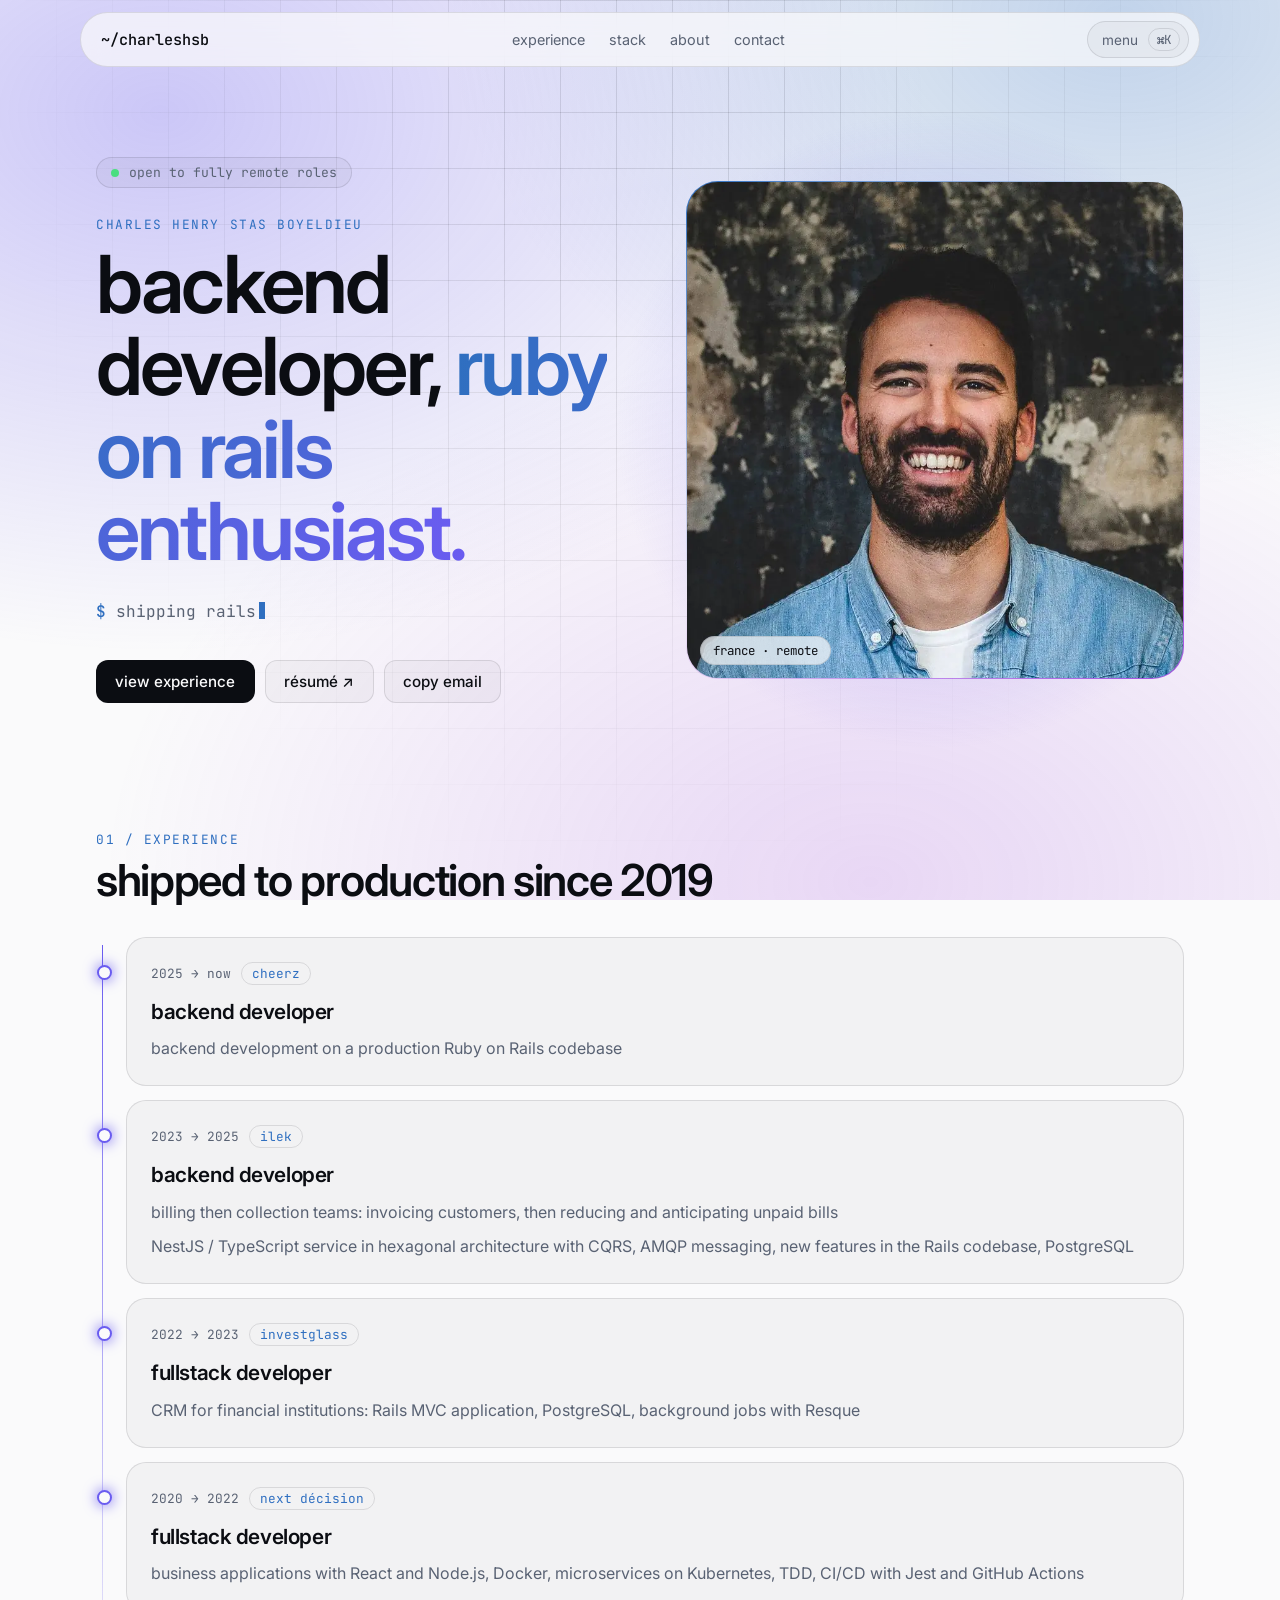
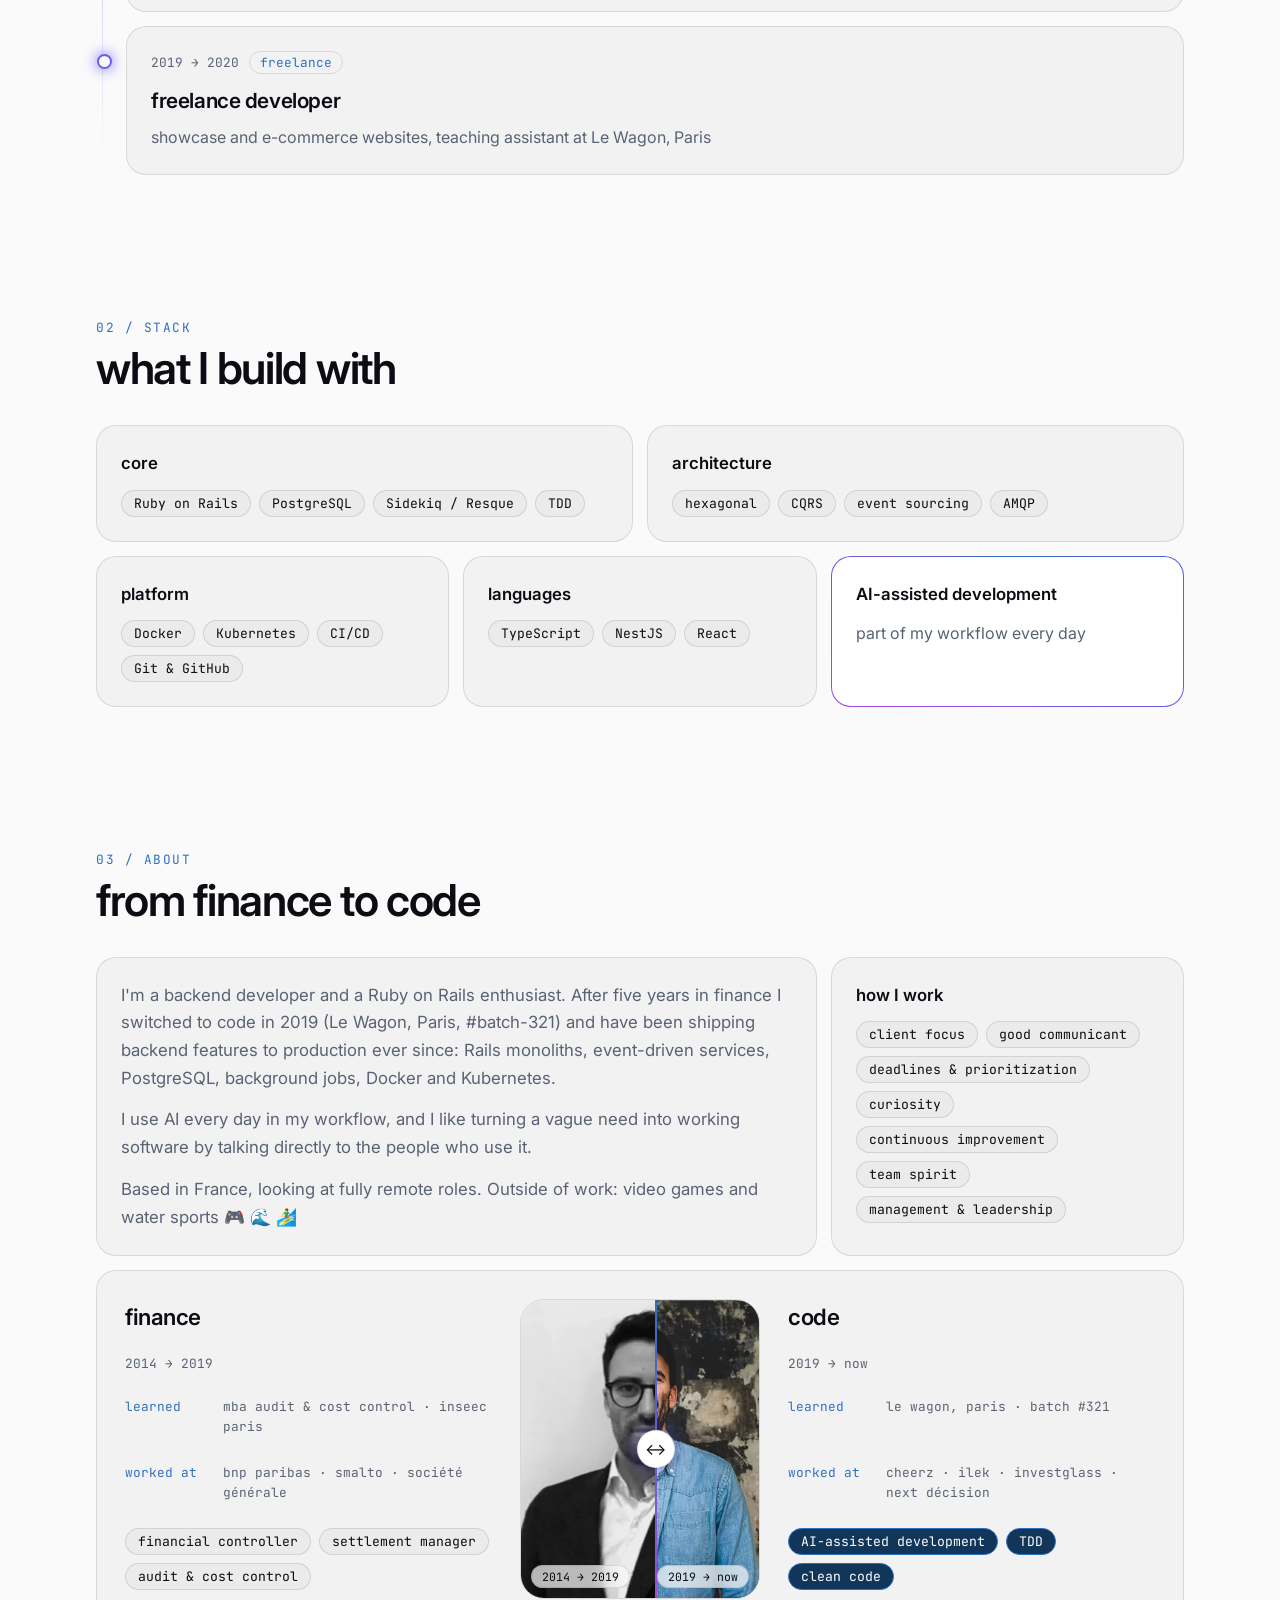
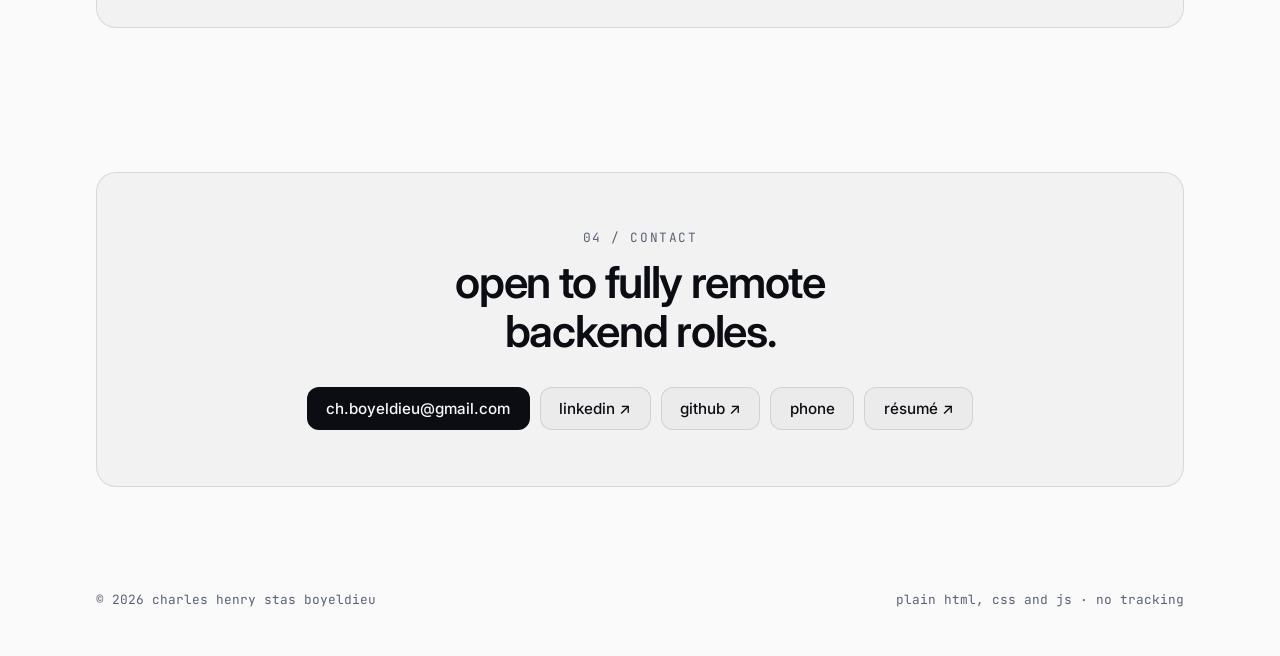
==== index.html @ d3c07320 "fix(portfolio): align the finance and code sides of the story card The two sides were independent bl" ====
<!DOCTYPE html>
<html lang="en">
  <head>
    <meta charset="UTF-8">
    <meta name="viewport" content="width=device-width, initial-scale=1">
    <title>stas boyeldieu | backend developer</title>
    <meta name="description" content="Backend developer specialized in Ruby on Rails, building with AI. Based in France, looking at fully remote roles.">
    <meta name="theme-color" content="#07080b">
    <link rel="shortcut icon" type="image/x-icon" href="images/favicon.ico">
    <link rel="preload" as="image" href="images/portrait-lg.webp" fetchpriority="high">
    <link rel="preconnect" href="https://fonts.googleapis.com">
    <link rel="preconnect" href="https://fonts.gstatic.com" crossorigin>
    <link rel="stylesheet" href="https://fonts.googleapis.com/css2?family=Inter:wght@400;500;600&family=JetBrains+Mono:wght@400;500&display=swap">
    <link rel="stylesheet" href="css/style.css?v=4">
    <script>document.documentElement.classList.add('js')</script>
  </head>
  <body>
    <div class="aurora" aria-hidden="true"></div>

    <header class="nav">
      <a class="brand" href="#top">~/charleshsb</a>
      <nav aria-label="sections">
        <a href="#experience">experience</a>
        <a href="#stack">stack</a>
        <a href="#about">about</a>
        <a href="#contact">contact</a>
      </nav>
      <button class="kbd" type="button" data-open-palette aria-label="open the command menu">
        <span>menu</span><kbd>⌘K</kbd>
      </button>
    </header>

    <main id="top">
      <section class="hero">
        <div class="hero-text">
          <p class="status"><span class="dot"></span>open to fully remote roles</p>
          <p class="eyebrow">charles henry stas boyeldieu</p>
          <h1>backend developer, <span class="grad">ruby on rails enthusiast.</span></h1>
          <p class="prompt"><b>$</b> <span id="typed">shipping rails in production</span><span class="cursor"></span></p>
          <div class="actions">
            <a class="btn primary" href="#experience">view experience</a>
            <a class="btn" href="images/cv/cv.pdf" target="_blank" rel="noopener">résumé ↗</a>
            <button class="btn" type="button" data-copy-email>copy email</button>
          </div>
        </div>
        <figure class="portrait">
          <img src="images/portrait-lg.webp" alt="portrait of charles henry stas boyeldieu" width="800" height="800" fetchpriority="high">
          <figcaption>france · remote</figcaption>
        </figure>
      </section>

      <section class="section" id="experience">
        <p class="eyebrow">01 / experience</p>
        <h2>shipped to production since 2019</h2>
        <div class="log">
          <article class="entry reveal">
            <div class="card">
              <div class="meta"><span class="date">2025 → now</span><span class="co">cheerz</span></div>
              <h3>backend developer</h3>
              <p>backend development on a production Ruby on Rails codebase</p>
            </div>
          </article>
          <article class="entry reveal">
            <div class="card">
              <div class="meta"><span class="date">2023 → 2025</span><span class="co">ilek</span></div>
              <h3>backend developer</h3>
              <p>billing then collection teams: invoicing customers, then reducing and anticipating unpaid bills</p>
              <p>NestJS / TypeScript service in hexagonal architecture with CQRS, AMQP messaging, new features in the Rails codebase, PostgreSQL</p>
            </div>
          </article>
          <article class="entry reveal">
            <div class="card">
              <div class="meta"><span class="date">2022 → 2023</span><span class="co">investglass</span></div>
              <h3>fullstack developer</h3>
              <p>CRM for financial institutions: Rails MVC application, PostgreSQL, background jobs with Resque</p>
            </div>
          </article>
          <article class="entry reveal">
            <div class="card">
              <div class="meta"><span class="date">2020 → 2022</span><span class="co">next décision</span></div>
              <h3>fullstack developer</h3>
              <p>business applications with React and Node.js, Docker, microservices on Kubernetes, TDD, CI/CD with Jest and GitHub Actions</p>
            </div>
          </article>
          <article class="entry reveal">
            <div class="card">
              <div class="meta"><span class="date">2019 → 2020</span><span class="co">freelance</span></div>
              <h3>freelance developer</h3>
              <p>showcase and e-commerce websites, teaching assistant at Le Wagon, Paris</p>
            </div>
          </article>
        </div>
      </section>

      <section class="section" id="stack">
        <p class="eyebrow">02 / stack</p>
        <h2>what I build with</h2>
        <div class="bento">
          <div class="card span-3 reveal">
            <h3>core</h3>
            <div class="chips"><span>Ruby on Rails</span><span>PostgreSQL</span><span>Sidekiq / Resque</span><span>TDD</span></div>
          </div>
          <div class="card span-3 reveal">
            <h3>architecture</h3>
            <div class="chips"><span>hexagonal</span><span>CQRS</span><span>event sourcing</span><span>AMQP</span></div>
          </div>
          <div class="card span-2 reveal">
            <h3>platform</h3>
            <div class="chips"><span>Docker</span><span>Kubernetes</span><span>CI/CD</span><span>Git &amp; GitHub</span></div>
          </div>
          <div class="card span-2 reveal">
            <h3>languages</h3>
            <div class="chips"><span>TypeScript</span><span>NestJS</span><span>React</span></div>
          </div>
          <div class="card span-2 ai reveal">
            <h3>AI-assisted development</h3>
            <p>part of my workflow every day</p>
          </div>
        </div>
      </section>

      <section class="section" id="about">
        <p class="eyebrow">03 / about</p>
        <h2>from finance to code</h2>
        <div class="bento">
          <div class="card span-4 reveal">
            <p class="lead">I'm a backend developer and a Ruby on Rails enthusiast. After five years in finance I switched to code in 2019 (Le Wagon, Paris, #batch-321) and have been shipping backend features to production ever since: Rails monoliths, event-driven services, PostgreSQL, background jobs, Docker and Kubernetes.</p>
            <p class="lead">I use AI every day in my workflow, and I like turning a vague need into working software by talking directly to the people who use it.</p>
            <p class="lead">Based in France, looking at fully remote roles. Outside of work: video games and water sports 🎮 🌊 🏄‍♂️</p>
          </div>
          <div class="card span-2 reveal">
            <h3>how I work</h3>
            <div class="chips"><span>client focus</span><span>good communicant</span><span>deadlines &amp; prioritization</span><span>curiosity</span><span>continuous improvement</span><span>team spirit</span><span>management &amp; leadership</span></div>
          </div>
          <div class="card span-6 shift reveal">
            <div class="side before">
              <h3>finance</h3>
              <p class="era">2014 → 2019</p>
              <div class="fact"><span>learned</span><p>mba audit &amp; cost control · inseec paris</p></div>
              <div class="fact"><span>worked at</span><p>bnp paribas · smalto · société générale</p></div>
              <div class="chips"><span>financial controller</span><span>settlement manager</span><span>audit &amp; cost control</span></div>
            </div>
            <div class="compare">
              <img class="then" src="images/avatar/finance.webp" alt="charles henry during his finance career" width="320" height="400" loading="lazy">
              <img class="now" src="images/avatar/free.webp" alt="charles henry today" width="320" height="400" loading="lazy">
              <span class="handle" aria-hidden="true"></span>
              <span class="tag tag-then">2014 → 2019</span>
              <span class="tag tag-now">2019 → now</span>
              <input type="range" min="0" max="100" value="50" aria-label="slide to compare my photo during my finance years and today">
            </div>
            <div class="side after">
              <h3>code</h3>
              <p class="era">2019 → now</p>
              <div class="fact"><span>learned</span><p>le wagon, paris · batch #321</p></div>
              <div class="fact"><span>worked at</span><p>cheerz · ilek · investglass · next décision</p></div>
              <div class="chips"><span class="hl">AI-assisted development</span><span class="hl">TDD</span><span class="hl">clean code</span></div>
            </div>
          </div>
        </div>
      </section>

      <section class="section contact" id="contact">
        <div class="card cta reveal">
          <p class="eyebrow">04 / contact</p>
          <h2>open to fully remote backend roles.</h2>
          <div class="actions">
            <button class="btn primary" type="button" data-copy-email>ch.boyeldieu@gmail.com</button>
            <a class="btn" href="https://www.linkedin.com/in/charleshenry-stasboyeldieu/" target="_blank" rel="noopener">linkedin ↗</a>
            <a class="btn" href="https://github.com/charleshsb" target="_blank" rel="noopener">github ↗</a>
            <a class="btn" href="tel:+33659874451">phone</a>
            <a class="btn" href="images/cv/cv.pdf" target="_blank" rel="noopener">résumé ↗</a>
          </div>
        </div>
      </section>
    </main>

    <footer class="foot">
      <span>© 2026 charles henry stas boyeldieu</span>
      <span>plain html, css and js · no tracking</span>
    </footer>

    <dialog id="palette" aria-label="command menu">
      <input type="text" placeholder="type a command…" aria-label="filter commands" autocomplete="off">
      <ul></ul>
    </dialog>
    <div id="toast" role="status" aria-live="polite"></div>

    <script src="js/script.js?v=2"></script>
  </body>
</html>
---- css/style.css ----
@property --angle {
  syntax: "<angle>";
  inherits: false;
  initial-value: 0deg;
}

:root {
  color-scheme: dark;
  --bg: #07080b;
  --surface: #0d1016;
  --fg: #eef0f4;
  --muted: #8d95a3;
  --line: rgba(255, 255, 255, 0.09);
  --card: rgba(255, 255, 255, 0.035);
  --a1: #7fb0d9;
  --a2: #8b7cff;
  --a3: #c084fc;
  --grad: linear-gradient(90deg, #9cc4ff, #9b8cff 50%, #d08cff);
  --radius: 20px;
  --sans: 'Inter', system-ui, -apple-system, 'Segoe UI', sans-serif;
  --mono: 'JetBrains Mono', ui-monospace, SFMono-Regular, Menlo, monospace;
}

@media (prefers-color-scheme: light) {
  :root {
    color-scheme: light;
    --bg: #fafafb;
    --surface: #ffffff;
    --fg: #0b0d12;
    --muted: #596273;
    --line: rgba(10, 13, 18, 0.11);
    --card: rgba(10, 13, 18, 0.03);
    --a1: #2f6fc0;
    --a2: #6a5cf0;
    --a3: #a14be0;
    --grad: linear-gradient(90deg, #2f6fc0, #6a5cf0 50%, #a14be0);
  }
}

* {
  box-sizing: border-box;
}

html {
  scroll-padding-top: 88px;
}

@media (prefers-reduced-motion: no-preference) {
  html {
    scroll-behavior: smooth;
  }
}

body {
  margin: 0;
  overflow-x: hidden;
  background: var(--bg);
  color: var(--fg);
  font: 16px/1.65 var(--sans);
  -webkit-font-smoothing: antialiased;
}

h1, h2, h3, p, ul {
  margin: 0;
}

a {
  color: inherit;
}

::selection {
  background: var(--a2);
  color: #fff;
}

:focus-visible {
  outline: 2px solid var(--a1);
  outline-offset: 3px;
}

/* background: slow aurora and a faded grid, both decorative */

.aurora {
  position: fixed;
  inset: 0;
  z-index: -1;
  overflow: hidden;
  pointer-events: none;
}

.aurora::before {
  content: "";
  position: absolute;
  inset: -25%;
  background:
    radial-gradient(40% 40% at 25% 25%, color-mix(in srgb, var(--a2) 32%, transparent), transparent),
    radial-gradient(35% 35% at 75% 18%, color-mix(in srgb, var(--a1) 28%, transparent), transparent),
    radial-gradient(40% 40% at 62% 82%, color-mix(in srgb, var(--a3) 20%, transparent), transparent);
  animation: drift 32s ease-in-out infinite alternate;
}

.aurora::after {
  content: "";
  position: absolute;
  inset: 0;
  background-image:
    linear-gradient(var(--line) 1px, transparent 1px),
    linear-gradient(90deg, var(--line) 1px, transparent 1px);
  background-size: 56px 56px;
  mask-image: radial-gradient(ellipse at 50% 15%, #000 15%, transparent 70%);
}

@keyframes drift {
  from { transform: translate3d(-3%, -2%, 0) rotate(0deg); }
  to { transform: translate3d(3%, 3%, 0) rotate(8deg); }
}

/* nav */

.nav {
  position: sticky;
  top: 12px;
  z-index: 20;
  display: flex;
  align-items: center;
  justify-content: space-between;
  gap: 16px;
  width: calc(100% - 32px);
  max-width: 1120px;
  margin: 12px auto 0;
  padding: 8px 10px 8px 20px;
  border: 1px solid var(--line);
  border-radius: 999px;
  background: color-mix(in srgb, var(--bg) 72%, transparent);
  backdrop-filter: blur(14px);
}

.brand {
  font-family: var(--mono);
  font-size: 0.95rem;
  font-weight: 500;
  text-decoration: none;
}

.nav nav {
  display: flex;
  gap: 24px;
  font-size: 0.9rem;
  color: var(--muted);
}

.nav nav a {
  text-decoration: none;
  transition: color 0.2s;
}

.nav nav a:hover {
  color: var(--fg);
}

.kbd {
  display: inline-flex;
  align-items: center;
  gap: 10px;
  padding: 6px 8px 6px 14px;
  border: 1px solid var(--line);
  border-radius: 999px;
  background: var(--card);
  color: var(--muted);
  font: 0.85rem var(--sans);
  cursor: pointer;
}

.kbd:hover {
  color: var(--fg);
}

kbd {
  padding: 2px 8px;
  border: 1px solid var(--line);
  border-radius: 999px;
  font: 0.78rem var(--mono);
}

/* hero */

.hero {
  display: grid;
  grid-template-columns: 1.05fr 0.95fr;
  gap: 40px;
  align-items: center;
  max-width: 1120px;
  margin: 0 auto;
  padding: clamp(40px, 10vh, 104px) 16px 56px;
  overflow-x: clip; /* the portrait glow would otherwise widen the page */
}

.status {
  display: inline-flex;
  align-items: center;
  gap: 10px;
  padding: 6px 14px;
  border: 1px solid var(--line);
  border-radius: 999px;
  background: var(--card);
  color: var(--muted);
  font: 0.82rem var(--mono);
}

.dot {
  width: 8px;
  height: 8px;
  border-radius: 50%;
  background: #4ade80;
  animation: ping 2s ease-out infinite;
}

@keyframes ping {
  0% { box-shadow: 0 0 0 0 rgba(74, 222, 128, 0.6); }
  100% { box-shadow: 0 0 0 10px rgba(74, 222, 128, 0); }
}

.eyebrow {
  margin-top: 28px;
  color: var(--a1);
  font: 0.8rem var(--mono);
  letter-spacing: 0.12em;
  text-transform: uppercase;
}

.hero h1 {
  margin-top: 10px;
  font-size: clamp(2.5rem, 6.4vw, 5rem);
  font-weight: 600;
  line-height: 1.03;
  letter-spacing: -0.035em;
}

.grad {
  background: var(--grad) 0 0 / 200% 100%;
  -webkit-background-clip: text;
  background-clip: text;
  color: transparent;
  animation: shine 9s linear infinite;
}

@keyframes shine {
  to { background-position: 200% 0; }
}

.prompt {
  margin-top: 28px;
  color: var(--muted);
  font: 1rem var(--mono);
  min-height: 1.7em;
}

.prompt b {
  color: var(--a1);
  font-weight: 500;
}

.cursor {
  display: inline-block;
  width: 0.6ch;
  height: 1.1em;
  margin-left: 3px;
  background: var(--a1);
  vertical-align: -0.17em;
  animation: blink 1s steps(1) infinite;
}

@keyframes blink {
  50% { opacity: 0; }
}

.actions {
  display: flex;
  flex-wrap: wrap;
  gap: 10px;
  margin-top: 32px;
}

.btn {
  display: inline-flex;
  align-items: center;
  gap: 8px;
  padding: 0.7rem 1.15rem;
  border: 1px solid var(--line);
  border-radius: 12px;
  background: var(--card);
  color: var(--fg);
  font: 500 0.95rem var(--sans);
  text-decoration: none;
  cursor: pointer;
  transition: transform 0.2s, border-color 0.2s, background 0.2s;
}

.btn:hover {
  border-color: color-mix(in srgb, var(--a2) 60%, var(--line));
  transform: translateY(-2px);
}

.btn.primary {
  border-color: transparent;
  background: var(--fg);
  color: var(--bg);
}

.portrait {
  position: relative;
  margin: 0;
  aspect-ratio: 1;
  padding: 1px;
  border-radius: 32px;
  background: linear-gradient(140deg, var(--a1), transparent 45%, var(--a3));
}

.portrait::before {
  content: "";
  position: absolute;
  inset: -14%;
  z-index: -1;
  background: radial-gradient(closest-side, color-mix(in srgb, var(--a2) 38%, transparent), transparent);
}

.portrait img {
  display: block;
  width: 100%;
  height: 100%;
  border-radius: 31px;
  object-fit: cover;
}

.portrait figcaption {
  position: absolute;
  left: 14px;
  bottom: 14px;
  padding: 5px 12px;
  border: 1px solid var(--line);
  border-radius: 999px;
  background: color-mix(in srgb, var(--bg) 70%, transparent);
  backdrop-filter: blur(10px);
  font: 0.78rem var(--mono);
}

/* sections */

.section {
  max-width: 1120px;
  margin: 0 auto;
  padding: 72px 16px;
}

.section .eyebrow {
  margin-top: 0;
}

.section h2 {
  margin: 8px 0 32px;
  font-size: clamp(1.8rem, 4vw, 2.75rem);
  font-weight: 600;
  line-height: 1.1;
  letter-spacing: -0.03em;
}

html.js .reveal {
  opacity: 0;
  translate: 0 24px;
  transition: opacity 0.7s ease, translate 0.7s ease;
}

html.js .reveal.in {
  opacity: 1;
  translate: 0 0;
}

/* cards with a cursor-following spotlight */

.card {
  position: relative;
  overflow: hidden;
  padding: 24px;
  border: 1px solid var(--line);
  border-radius: var(--radius);
  background: var(--card);
  transition: border-color 0.3s;
}

.card::before {
  content: "";
  position: absolute;
  inset: 0;
  background: radial-gradient(420px circle at var(--mx, 50%) var(--my, 0%), color-mix(in srgb, var(--a2) 18%, transparent), transparent 60%);
  opacity: 0;
  transition: opacity 0.3s;
  pointer-events: none;
}

.card:hover {
  border-color: color-mix(in srgb, var(--a2) 45%, var(--line));
}

.card:hover::before {
  opacity: 1;
}

.card h3 {
  margin-bottom: 12px;
  font-size: 1.05rem;
  font-weight: 600;
}

.card p {
  color: var(--muted);
}

.card p + p {
  margin-top: 8px;
}

/* experience as a log */

.log {
  position: relative;
  display: grid;
  gap: 14px;
  padding-left: 30px;
}

.log::before {
  content: "";
  position: absolute;
  top: 8px;
  bottom: 8px;
  left: 6px;
  width: 1px;
  background: linear-gradient(var(--a2), transparent);
}

.entry {
  position: relative;
}

.entry::after {
  content: "";
  position: absolute;
  top: 28px;
  left: -29px;
  width: 11px;
  height: 11px;
  border: 2px solid var(--a2);
  border-radius: 50%;
  background: var(--bg);
  box-shadow: 0 0 14px var(--a2);
}

.meta {
  display: flex;
  flex-wrap: wrap;
  align-items: center;
  gap: 10px;
  margin-bottom: 10px;
  font: 0.8rem var(--mono);
}

.date {
  color: var(--muted);
}

.co {
  padding: 2px 10px;
  border: 1px solid var(--line);
  border-radius: 999px;
  color: var(--a1);
}

.entry h3 {
  margin-bottom: 6px;
  font-size: 1.3rem;
  letter-spacing: -0.02em;
}

/* bento grids */

.bento {
  display: grid;
  grid-template-columns: repeat(6, 1fr);
  gap: 14px;
}

.span-2 { grid-column: span 2; }
.span-3 { grid-column: span 3; }
.span-4 { grid-column: span 4; }
.span-6 { grid-column: span 6; }

.chips {
  display: flex;
  flex-wrap: wrap;
  gap: 8px;
}

.chips span {
  padding: 4px 12px;
  border: 1px solid var(--line);
  border-radius: 999px;
  background: var(--card);
  font: 0.82rem var(--mono);
}

.card.ai {
  border: 1px solid transparent;
  background:
    linear-gradient(var(--surface), var(--surface)) padding-box,
    conic-gradient(from var(--angle), var(--a1), var(--a2), var(--a3), var(--a1)) border-box;
  animation: spin 6s linear infinite;
}

@keyframes spin {
  to { --angle: 360deg; }
}

.lead {
  color: var(--fg);
  font-size: 1.05rem;
}

.card p.lead + p.lead {
  margin-top: 14px;
}

/* from finance to code: two mirrored sides around a before/after slider */

/* both sides are subgrids of the same five rows, so title, dates, learned, worked at and chips sit on the same lines */
.shift {
  display: grid;
  grid-template-columns: minmax(0, 1fr) 240px minmax(0, 1fr);
  grid-template-rows: repeat(5, auto);
  column-gap: 28px;
  row-gap: 10px;
  padding: 28px;
}

.side {
  display: grid;
  grid-row: 1 / span 5;
  grid-template-rows: subgrid;
}

.side.before { grid-column: 1; }
.side.after { grid-column: 3; }

.compare {
  grid-column: 2;
  grid-row: 1 / span 5;
  align-self: center;
}

.side h3 {
  margin: 0;
  font-size: 1.4rem;
  letter-spacing: -0.02em;
}

.era {
  font: 0.8rem var(--mono);
  color: var(--muted);
}

.fact {
  display: grid;
  grid-template-columns: 84px 1fr;
  gap: 14px;
  margin-top: 6px;
  font: 0.8rem/1.6 var(--mono);
}

.fact span {
  color: var(--a1);
}

.fact p {
  margin: 0;
}

.side .chips {
  align-content: start;
  margin-top: 6px;
}

.chips .hl {
  border-color: var(--a1);
  background: #12365a;
  color: #fff;
}

.compare {
  position: relative;
  aspect-ratio: 4 / 5;
  overflow: hidden;
  border: 1px solid var(--line);
  border-radius: 24px;
  --pos: 50%;
}

.compare img {
  position: absolute;
  inset: 0;
  width: 100%;
  height: 100%;
  object-fit: cover;
}

.compare .then {
  filter: grayscale(1) contrast(1.05) brightness(0.92);
}

.compare .now {
  clip-path: inset(0 0 0 var(--pos));
}

.compare input {
  position: absolute;
  inset: 0;
  z-index: 2;
  width: 100%;
  height: 100%;
  margin: 0;
  opacity: 0;
  cursor: ew-resize;
}

.compare:focus-within {
  outline: 2px solid var(--a1);
  outline-offset: 3px;
}

.handle {
  position: absolute;
  top: 0;
  bottom: 0;
  left: var(--pos);
  z-index: 1;
  width: 2px;
  background: linear-gradient(var(--a1), var(--a3));
  translate: -1px 0;
  pointer-events: none;
}

.handle::after {
  content: "↔";
  position: absolute;
  top: 50%;
  left: 50%;
  display: grid;
  place-items: center;
  width: 36px;
  height: 36px;
  border: 1px solid var(--line);
  border-radius: 50%;
  background: var(--surface);
  color: var(--fg);
  box-shadow: 0 0 20px color-mix(in srgb, var(--a2) 50%, transparent);
  translate: -50% -50%;
}

.compare figcaption,
.compare .tag {
  position: absolute;
  bottom: 10px;
  z-index: 1;
  padding: 3px 10px;
  border: 1px solid var(--line);
  border-radius: 999px;
  background: color-mix(in srgb, var(--bg) 72%, transparent);
  backdrop-filter: blur(8px);
  font: 0.72rem var(--mono);
  pointer-events: none;
}

.tag-then { left: 10px; }
.tag-now { right: 10px; }

/* contact */

.cta {
  padding: clamp(28px, 6vw, 56px);
  text-align: center;
}

.cta h2 {
  margin: 12px auto 0;
  max-width: 18ch;
}

.cta .actions {
  justify-content: center;
}

.foot {
  display: flex;
  flex-wrap: wrap;
  justify-content: space-between;
  gap: 8px;
  max-width: 1120px;
  margin: 0 auto;
  padding: 32px 16px 48px;
  color: var(--muted);
  font: 0.8rem var(--mono);
}

/* command menu */

dialog {
  width: min(560px, 92vw);
  margin: 14vh auto auto;
  padding: 0;
  border: 1px solid var(--line);
  border-radius: 16px;
  background: var(--surface);
  color: var(--fg);
  overflow: hidden;
}

dialog::backdrop {
  background: rgba(0, 0, 0, 0.55);
  backdrop-filter: blur(4px);
}

dialog input {
  width: 100%;
  padding: 16px 18px;
  border: 0;
  border-bottom: 1px solid var(--line);
  background: transparent;
  color: var(--fg);
  font: 1rem var(--mono);
  outline: none;
}

dialog ul {
  max-height: 320px;
  padding: 6px;
  overflow-y: auto;
  list-style: none;
}

dialog li {
  padding: 10px 12px;
  border-radius: 10px;
  color: var(--muted);
  cursor: pointer;
}

dialog li.active,
dialog li:hover {
  background: var(--card);
  color: var(--fg);
}

#toast {
  position: fixed;
  left: 50%;
  bottom: 24px;
  z-index: 40;
  padding: 8px 16px;
  border: 1px solid var(--line);
  border-radius: 999px;
  background: var(--surface);
  font: 0.85rem var(--mono);
  opacity: 0;
  translate: -50% 12px;
  transition: opacity 0.25s, translate 0.25s;
  pointer-events: none;
}

#toast.show {
  opacity: 1;
  translate: -50% 0;
}

@media (max-width: 860px) {
  .hero {
    grid-template-columns: 1fr;
    gap: 36px;
  }

  .portrait {
    max-width: 380px;
  }

  .nav nav {
    display: none;
  }

  .span-2, .span-3, .span-4, .span-6 {
    grid-column: span 6;
  }

  .shift {
    grid-template-columns: minmax(0, 1fr);
    grid-template-rows: none;
    row-gap: 24px;
    padding: 20px;
  }

  .side {
    display: block;
    grid-row: auto;
  }

  .side.before,
  .side.after,
  .compare {
    grid-column: 1;
  }

  .compare {
    grid-row: auto;
    width: min(100%, 260px);
    margin: 0 auto;
  }

  .side .chips {
    margin-top: 14px;
  }
}

@media (prefers-reduced-motion: reduce) {
  *, *::before, *::after {
    animation: none !important;
    transition: none !important;
  }

  html.js .reveal {
    opacity: 1;
    translate: none;
  }
}
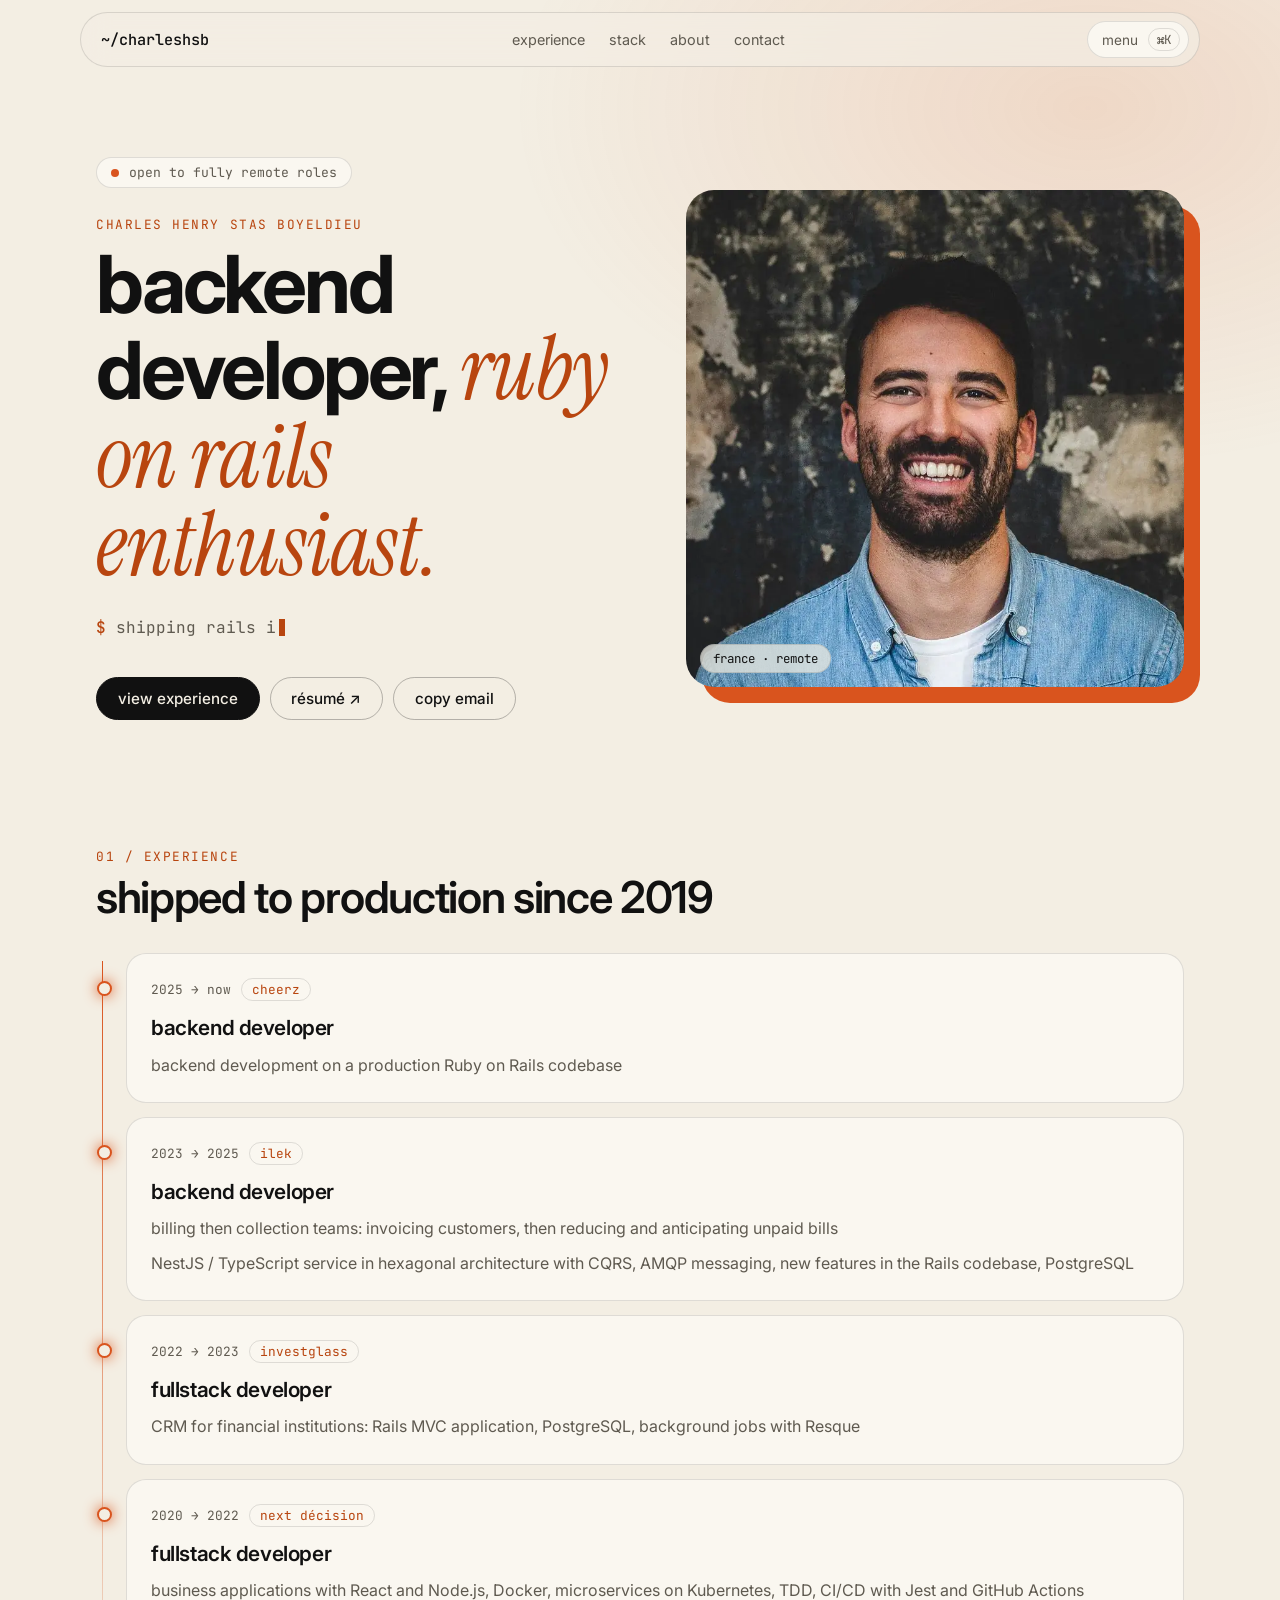
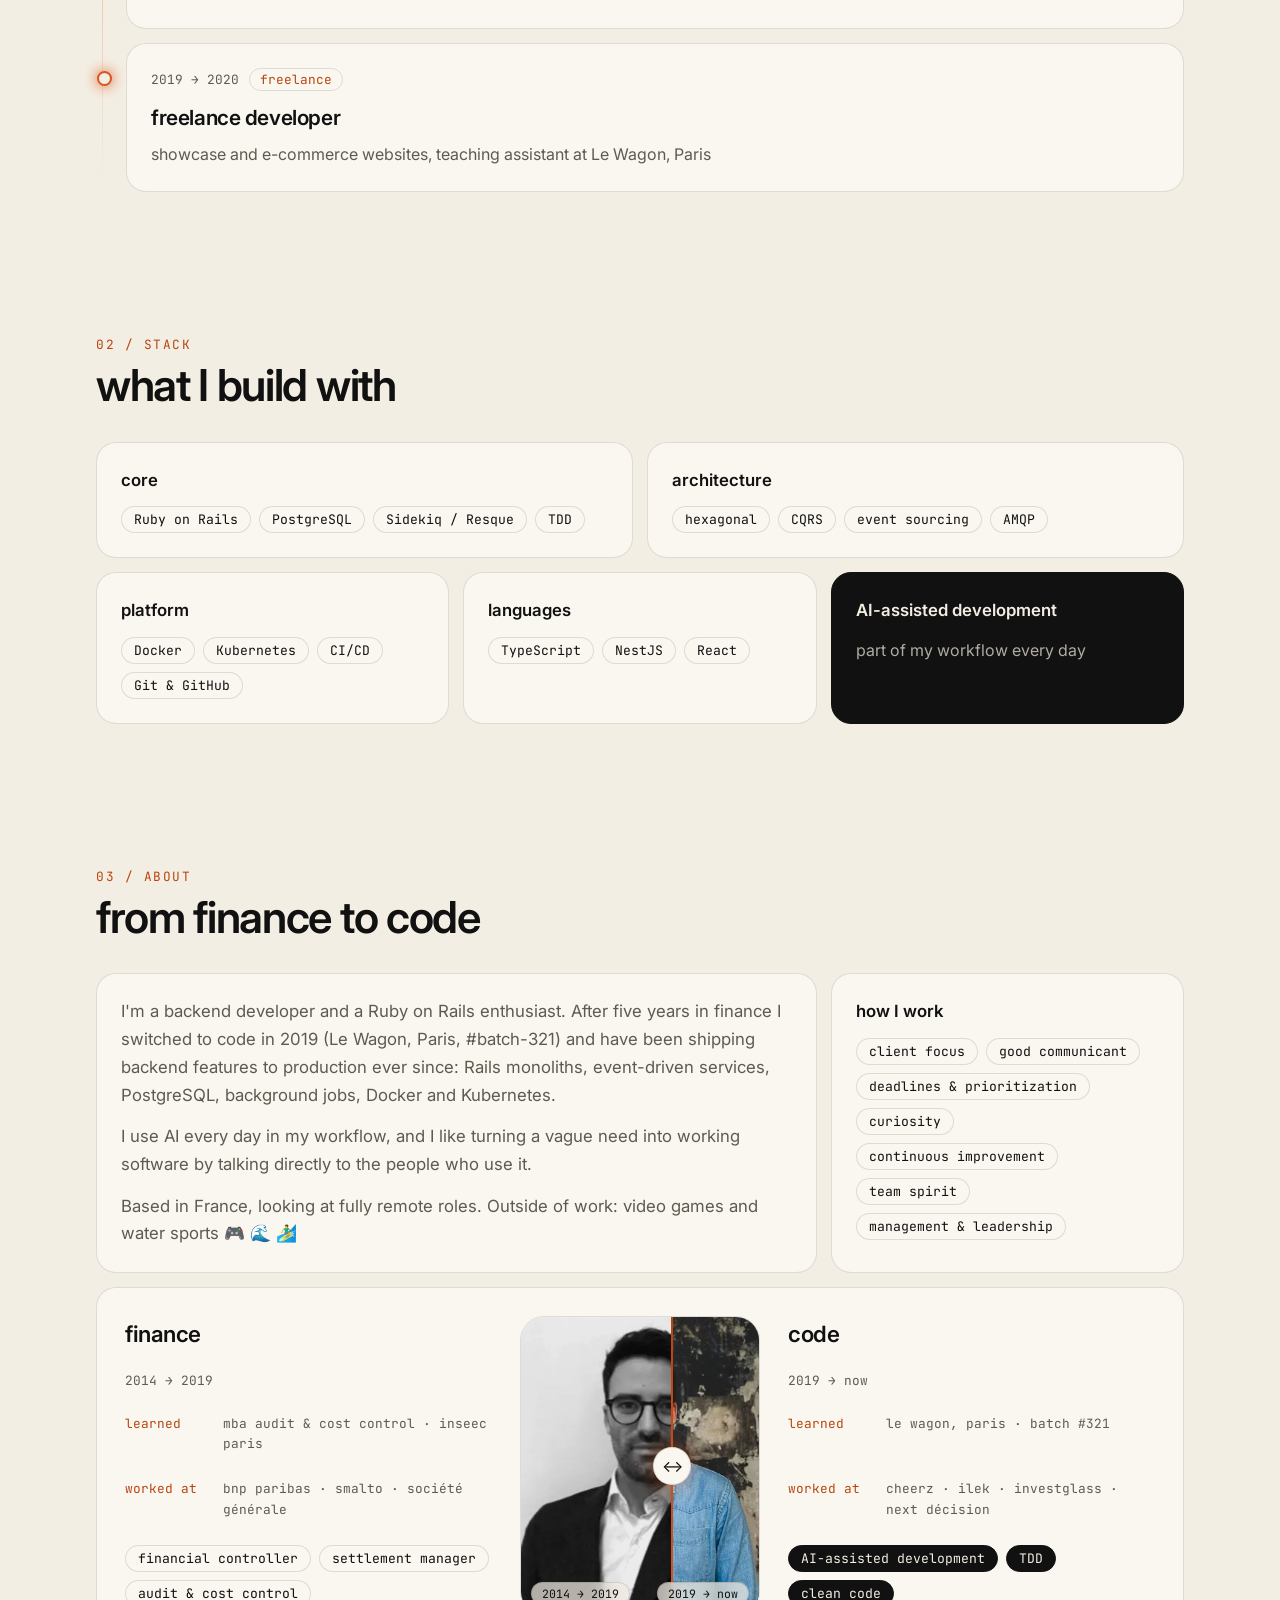
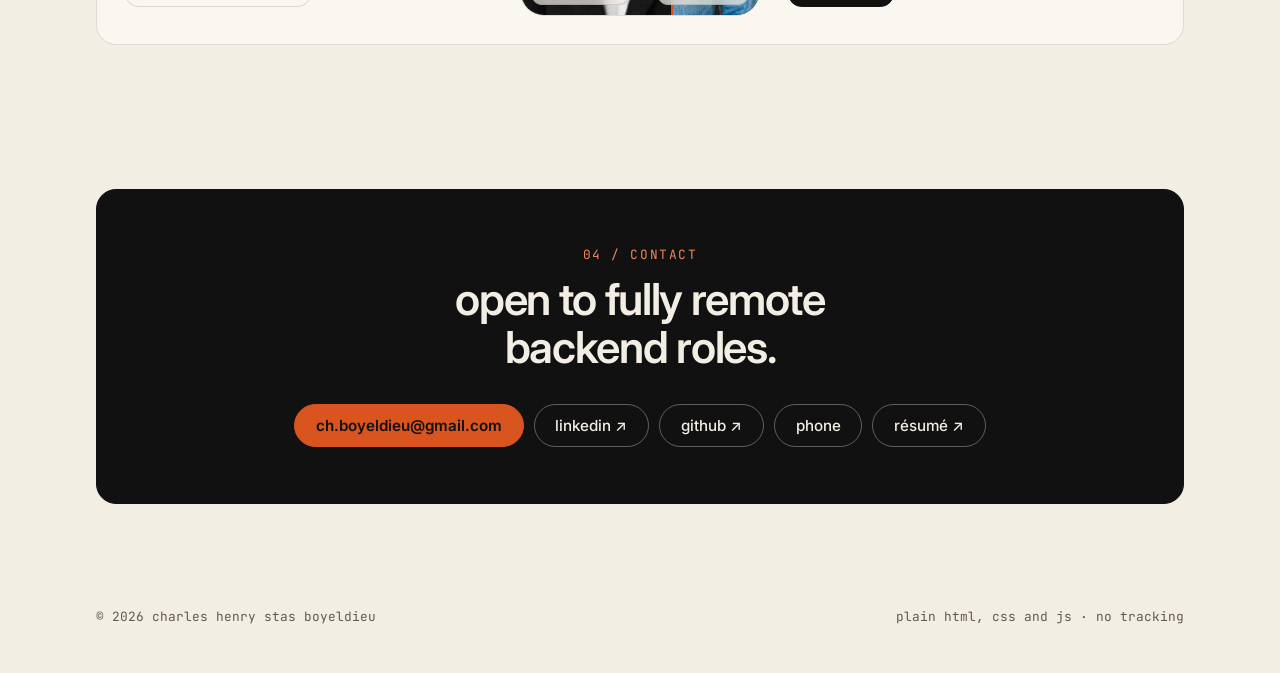
==== commit f6c97d42: "feat(portfolio): switch to a cream, ink and burnt orange palette Replace the blue and violet look wi" ====
--- a/index.html
+++ b/index.html
@@ -5,13 +5,14 @@
     <meta name="viewport" content="width=device-width, initial-scale=1">
     <title>stas boyeldieu | backend developer</title>
     <meta name="description" content="Backend developer specialized in Ruby on Rails, building with AI. Based in France, looking at fully remote roles.">
-    <meta name="theme-color" content="#07080b">
+    <meta name="theme-color" content="#f3eee3" media="(prefers-color-scheme: light)">
+    <meta name="theme-color" content="#111111" media="(prefers-color-scheme: dark)">
     <link rel="shortcut icon" type="image/x-icon" href="images/favicon.ico">
     <link rel="preload" as="image" href="images/portrait-lg.webp" fetchpriority="high">
     <link rel="preconnect" href="https://fonts.googleapis.com">
     <link rel="preconnect" href="https://fonts.gstatic.com" crossorigin>
-    <link rel="stylesheet" href="https://fonts.googleapis.com/css2?family=Inter:wght@400;500;600&family=JetBrains+Mono:wght@400;500&display=swap">
-    <link rel="stylesheet" href="css/style.css?v=4">
+    <link rel="stylesheet" href="https://fonts.googleapis.com/css2?family=Inter:wght@400;500;600;700&family=Instrument+Serif:ital@1&family=JetBrains+Mono:wght@400;500&display=swap">
+    <link rel="stylesheet" href="css/style.css?v=5">
     <script>document.documentElement.classList.add('js')</script>
   </head>
   <body>
--- a/css/style.css
+++ b/css/style.css
@@ -4,36 +4,36 @@
   initial-value: 0deg;
 }
 
+/* palette: cream, ink black, burnt orange. --a2 fills, --a1 is the darker orange used for small text (contrast) */
 :root {
-  color-scheme: dark;
-  --bg: #07080b;
-  --surface: #0d1016;
-  --fg: #eef0f4;
-  --muted: #8d95a3;
-  --line: rgba(255, 255, 255, 0.09);
-  --card: rgba(255, 255, 255, 0.035);
-  --a1: #7fb0d9;
-  --a2: #8b7cff;
-  --a3: #c084fc;
-  --grad: linear-gradient(90deg, #9cc4ff, #9b8cff 50%, #d08cff);
+  color-scheme: light;
+  --bg: #f3eee3;
+  --surface: #faf7f0;
+  --fg: #111111;
+  --muted: #5f5a50;
+  --line: rgba(17, 17, 17, 0.12);
+  --card: #faf7f0;
+  --a1: #b8450f;
+  --a2: #d9541e;
+  --a3: #d9541e;
   --radius: 20px;
   --sans: 'Inter', system-ui, -apple-system, 'Segoe UI', sans-serif;
+  --serif: 'Instrument Serif', Georgia, 'Times New Roman', serif;
   --mono: 'JetBrains Mono', ui-monospace, SFMono-Regular, Menlo, monospace;
 }
 
-@media (prefers-color-scheme: light) {
+@media (prefers-color-scheme: dark) {
   :root {
-    color-scheme: light;
-    --bg: #fafafb;
-    --surface: #ffffff;
-    --fg: #0b0d12;
-    --muted: #596273;
-    --line: rgba(10, 13, 18, 0.11);
-    --card: rgba(10, 13, 18, 0.03);
-    --a1: #2f6fc0;
-    --a2: #6a5cf0;
-    --a3: #a14be0;
-    --grad: linear-gradient(90deg, #2f6fc0, #6a5cf0 50%, #a14be0);
+    color-scheme: dark;
+    --bg: #111111;
+    --surface: #1a1a18;
+    --fg: #f3eee3;
+    --muted: #a39d90;
+    --line: rgba(243, 238, 227, 0.14);
+    --card: #1a1a18;
+    --a1: #f0875a;
+    --a2: #d9541e;
+    --a3: #d9541e;
   }
 }
 
@@ -88,31 +88,12 @@
   pointer-events: none;
 }
 
+/* one soft warm glow, no grid and no motion: calmer and cheaper than the aurora */
 .aurora::before {
   content: "";
   position: absolute;
-  inset: -25%;
-  background:
-    radial-gradient(40% 40% at 25% 25%, color-mix(in srgb, var(--a2) 32%, transparent), transparent),
-    radial-gradient(35% 35% at 75% 18%, color-mix(in srgb, var(--a1) 28%, transparent), transparent),
-    radial-gradient(40% 40% at 62% 82%, color-mix(in srgb, var(--a3) 20%, transparent), transparent);
-  animation: drift 32s ease-in-out infinite alternate;
-}
-
-.aurora::after {
-  content: "";
-  position: absolute;
   inset: 0;
-  background-image:
-    linear-gradient(var(--line) 1px, transparent 1px),
-    linear-gradient(90deg, var(--line) 1px, transparent 1px);
-  background-size: 56px 56px;
-  mask-image: radial-gradient(ellipse at 50% 15%, #000 15%, transparent 70%);
-}
-
-@keyframes drift {
-  from { transform: translate3d(-3%, -2%, 0) rotate(0deg); }
-  to { transform: translate3d(3%, 3%, 0) rotate(8deg); }
+  background: radial-gradient(45% 40% at 85% 12%, color-mix(in srgb, var(--a2) 14%, transparent), transparent);
 }
 
 /* nav */
@@ -211,13 +192,13 @@
   width: 8px;
   height: 8px;
   border-radius: 50%;
-  background: #4ade80;
+  background: var(--a2);
   animation: ping 2s ease-out infinite;
 }
 
 @keyframes ping {
-  0% { box-shadow: 0 0 0 0 rgba(74, 222, 128, 0.6); }
-  100% { box-shadow: 0 0 0 10px rgba(74, 222, 128, 0); }
+  0% { box-shadow: 0 0 0 0 color-mix(in srgb, var(--a2) 55%, transparent); }
+  100% { box-shadow: 0 0 0 10px transparent; }
 }
 
 .eyebrow {
@@ -231,21 +212,16 @@
 .hero h1 {
   margin-top: 10px;
   font-size: clamp(2.5rem, 6.4vw, 5rem);
-  font-weight: 600;
+  font-weight: 700;
   line-height: 1.03;
-  letter-spacing: -0.035em;
-}
-
+  letter-spacing: -0.04em;
+}
+
+/* the accent phrase: italic serif in the dark orange, set against the bold sans */
 .grad {
-  background: var(--grad) 0 0 / 200% 100%;
-  -webkit-background-clip: text;
-  background-clip: text;
-  color: transparent;
-  animation: shine 9s linear infinite;
-}
-
-@keyframes shine {
-  to { background-position: 200% 0; }
+  color: var(--a1);
+  font: italic 400 1.1em/1 var(--serif);
+  letter-spacing: -0.01em;
 }
 
 .prompt {
@@ -285,50 +261,56 @@
   display: inline-flex;
   align-items: center;
   gap: 8px;
-  padding: 0.7rem 1.15rem;
-  border: 1px solid var(--line);
-  border-radius: 12px;
-  background: var(--card);
+  padding: 0.7rem 1.3rem;
+  border: 1px solid color-mix(in srgb, var(--fg) 28%, transparent);
+  border-radius: 999px;
+  background: transparent;
   color: var(--fg);
   font: 500 0.95rem var(--sans);
   text-decoration: none;
   cursor: pointer;
-  transition: transform 0.2s, border-color 0.2s, background 0.2s;
+  transition: transform 0.2s, border-color 0.2s, background 0.2s, color 0.2s;
 }
 
 .btn:hover {
-  border-color: color-mix(in srgb, var(--a2) 60%, var(--line));
+  border-color: var(--fg);
   transform: translateY(-2px);
 }
 
 .btn.primary {
-  border-color: transparent;
+  border-color: var(--fg);
   background: var(--fg);
   color: var(--bg);
+}
+
+.btn.primary:hover {
+  border-color: var(--a2);
+  background: var(--a2);
+  color: #111111;
 }
 
 .portrait {
   position: relative;
   margin: 0;
   aspect-ratio: 1;
-  padding: 1px;
-  border-radius: 32px;
-  background: linear-gradient(140deg, var(--a1), transparent 45%, var(--a3));
-}
-
+  border-radius: 28px;
+}
+
+/* an offset block of burnt orange behind the photo */
 .portrait::before {
   content: "";
   position: absolute;
-  inset: -14%;
+  inset: 16px -16px -16px 16px;
   z-index: -1;
-  background: radial-gradient(closest-side, color-mix(in srgb, var(--a2) 38%, transparent), transparent);
+  border-radius: 28px;
+  background: var(--a2);
 }
 
 .portrait img {
   display: block;
   width: 100%;
   height: 100%;
-  border-radius: 31px;
+  border-radius: 28px;
   object-fit: cover;
 }
 
@@ -509,15 +491,13 @@
 }
 
 .card.ai {
-  border: 1px solid transparent;
-  background:
-    linear-gradient(var(--surface), var(--surface)) padding-box,
-    conic-gradient(from var(--angle), var(--a1), var(--a2), var(--a3), var(--a1)) border-box;
-  animation: spin 6s linear infinite;
-}
-
-@keyframes spin {
-  to { --angle: 360deg; }
+  border-color: var(--fg);
+  background: var(--fg);
+  color: var(--bg);
+}
+
+.card.ai p {
+  color: color-mix(in srgb, var(--bg) 70%, transparent);
 }
 
 .lead {
@@ -589,9 +569,9 @@
 }
 
 .chips .hl {
-  border-color: var(--a1);
-  background: #12365a;
-  color: #fff;
+  border-color: var(--fg);
+  background: var(--fg);
+  color: var(--bg);
 }
 
 .compare {
@@ -685,7 +665,37 @@
 
 .cta {
   padding: clamp(28px, 6vw, 56px);
+  border-color: var(--fg);
+  background: var(--fg);
+  color: var(--bg);
   text-align: center;
+}
+
+.cta .eyebrow {
+  color: #f0875a;
+}
+
+.cta .btn {
+  border-color: color-mix(in srgb, var(--bg) 35%, transparent);
+  color: var(--bg);
+}
+
+.cta .btn:hover {
+  border-color: var(--bg);
+}
+
+.cta .btn.primary {
+  border-color: var(--a2);
+  background: var(--a2);
+  color: #111111;
+  font-weight: 600;
+}
+
+/* in dark mode the contact block is cream, so the eyebrow needs the dark orange */
+@media (prefers-color-scheme: dark) {
+  .cta .eyebrow {
+    color: #b8450f;
+  }
 }
 
 .cta h2 {
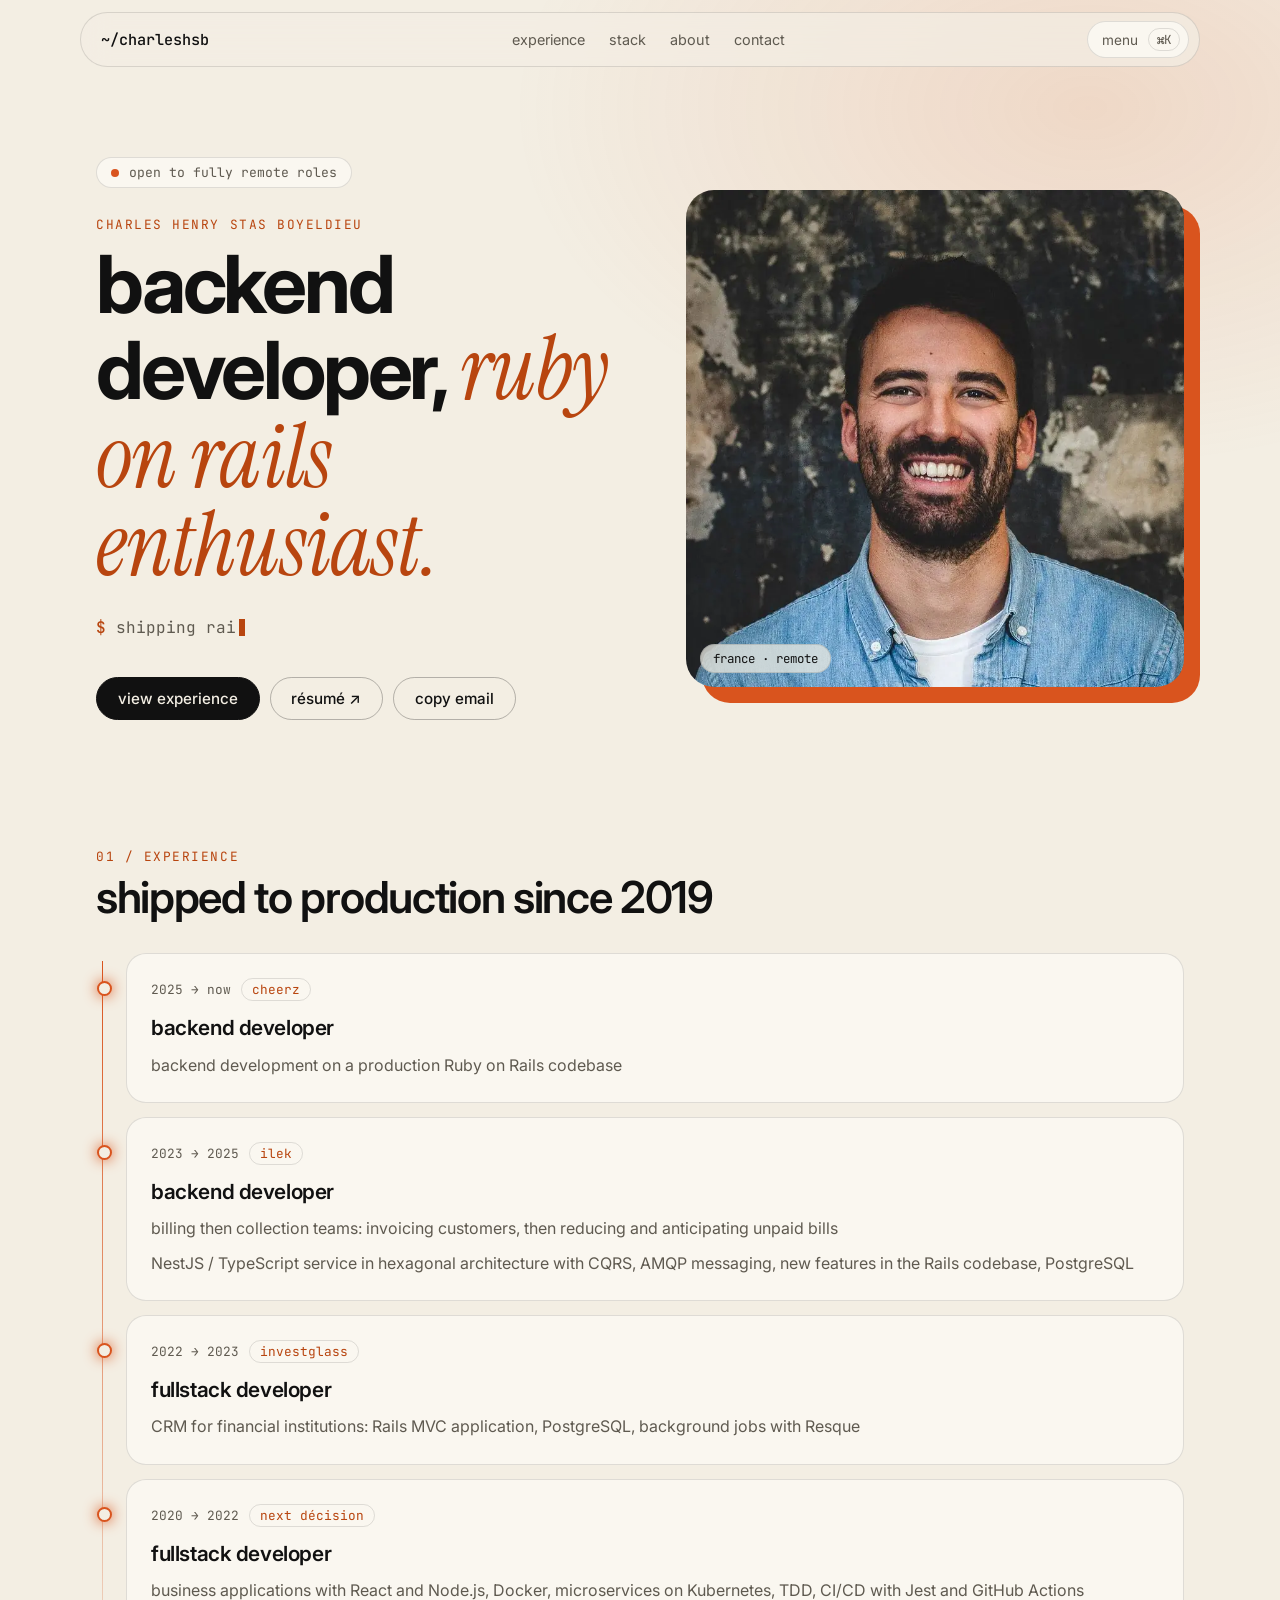
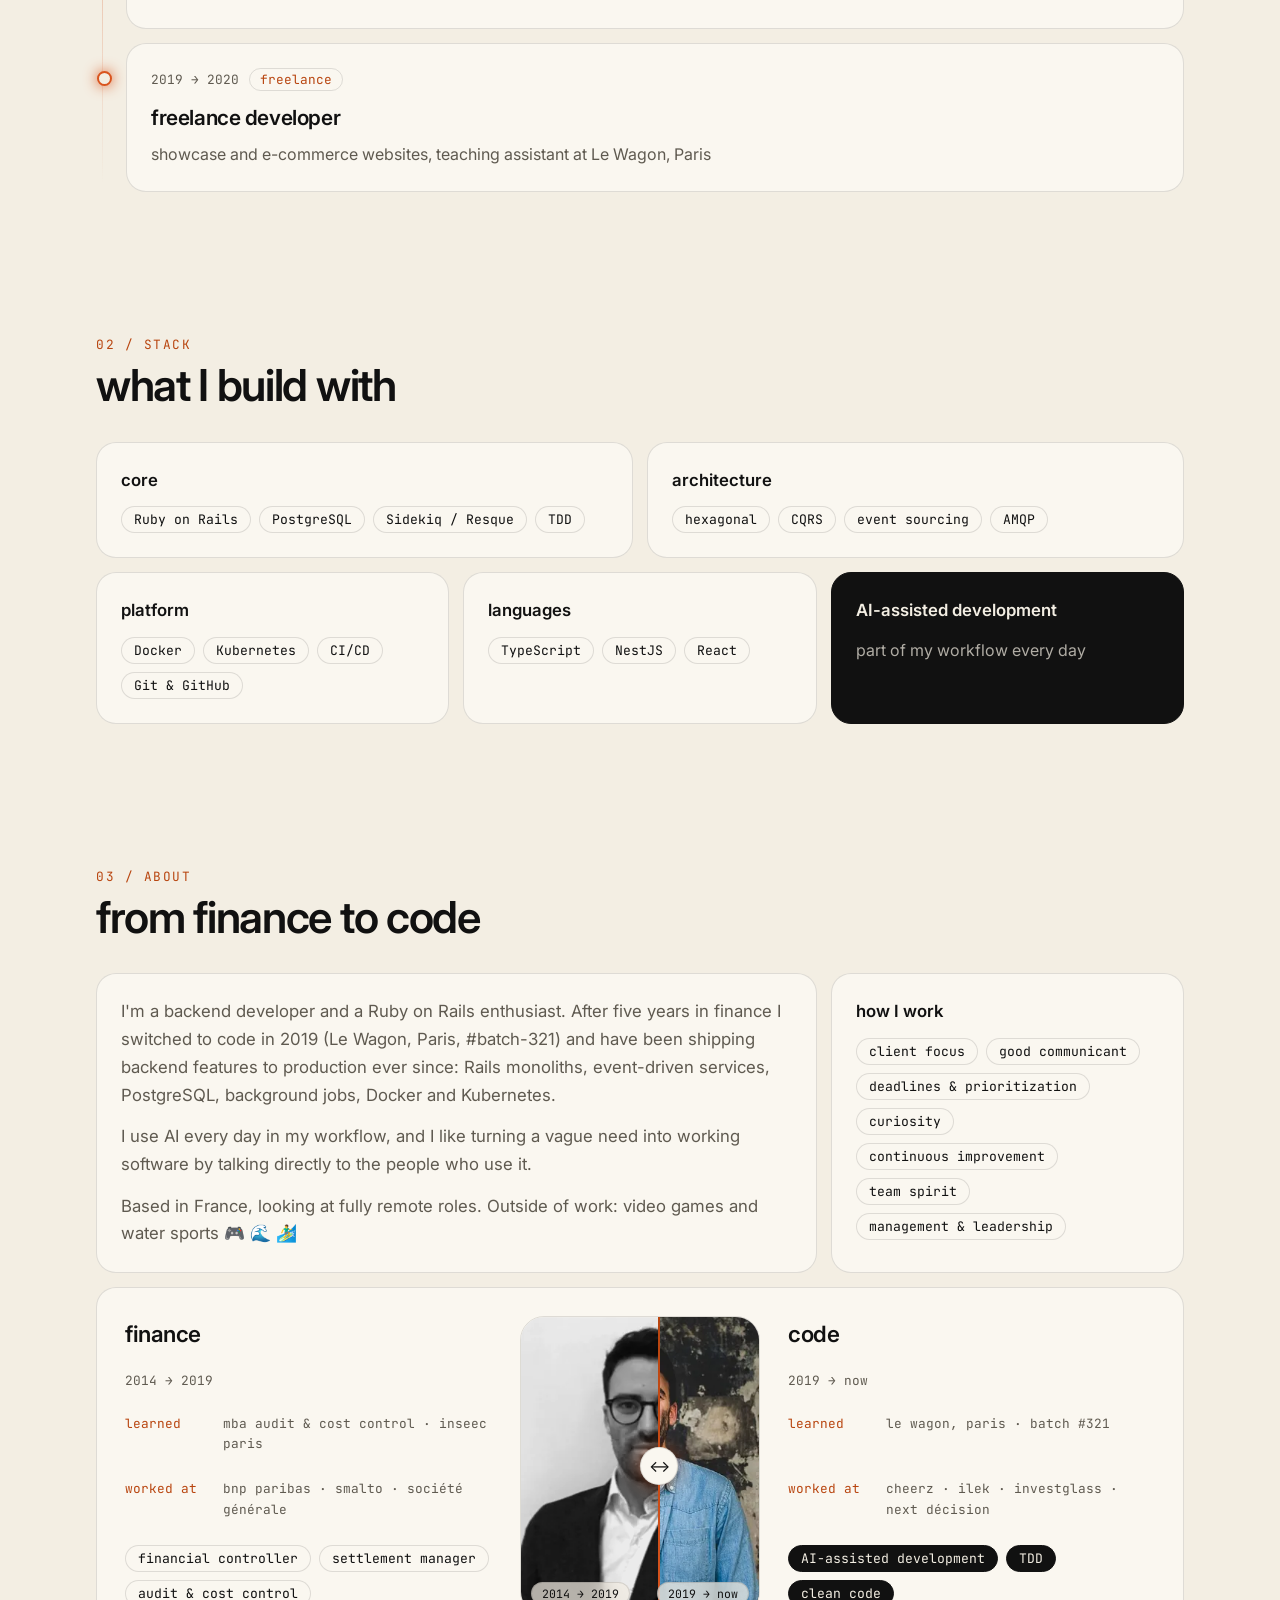
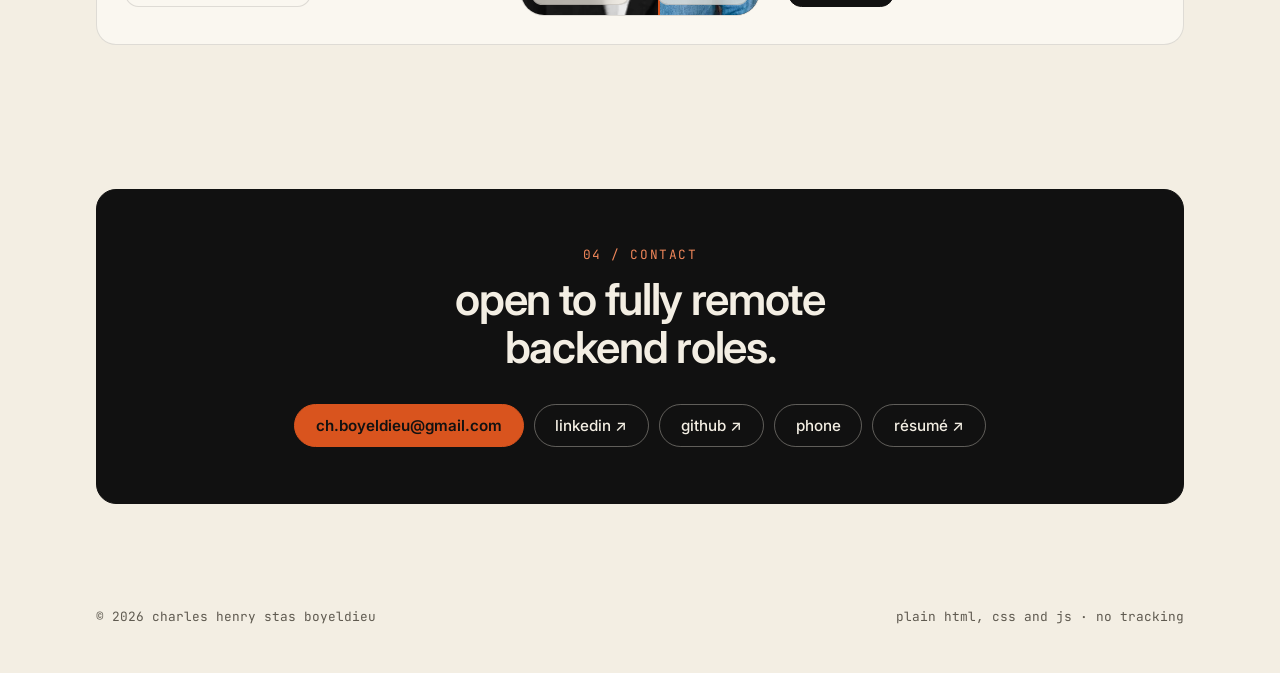
==== commit 989fd903: "feat(portfolio): replace the favicon with an SB monogram The old favicon was a blurry blue handwritt" ====
--- a/index.html
+++ b/index.html
@@ -7,7 +7,9 @@
     <meta name="description" content="Backend developer specialized in Ruby on Rails, building with AI. Based in France, looking at fully remote roles.">
     <meta name="theme-color" content="#f3eee3" media="(prefers-color-scheme: light)">
     <meta name="theme-color" content="#111111" media="(prefers-color-scheme: dark)">
-    <link rel="shortcut icon" type="image/x-icon" href="images/favicon.ico">
+    <link rel="icon" type="image/svg+xml" href="images/icon.svg?v=2">
+    <link rel="icon" type="image/x-icon" sizes="32x32" href="images/favicon.ico?v=2">
+    <link rel="apple-touch-icon" href="images/apple-touch-icon.png?v=2">
     <link rel="preload" as="image" href="images/portrait-lg.webp" fetchpriority="high">
     <link rel="preconnect" href="https://fonts.googleapis.com">
     <link rel="preconnect" href="https://fonts.gstatic.com" crossorigin>
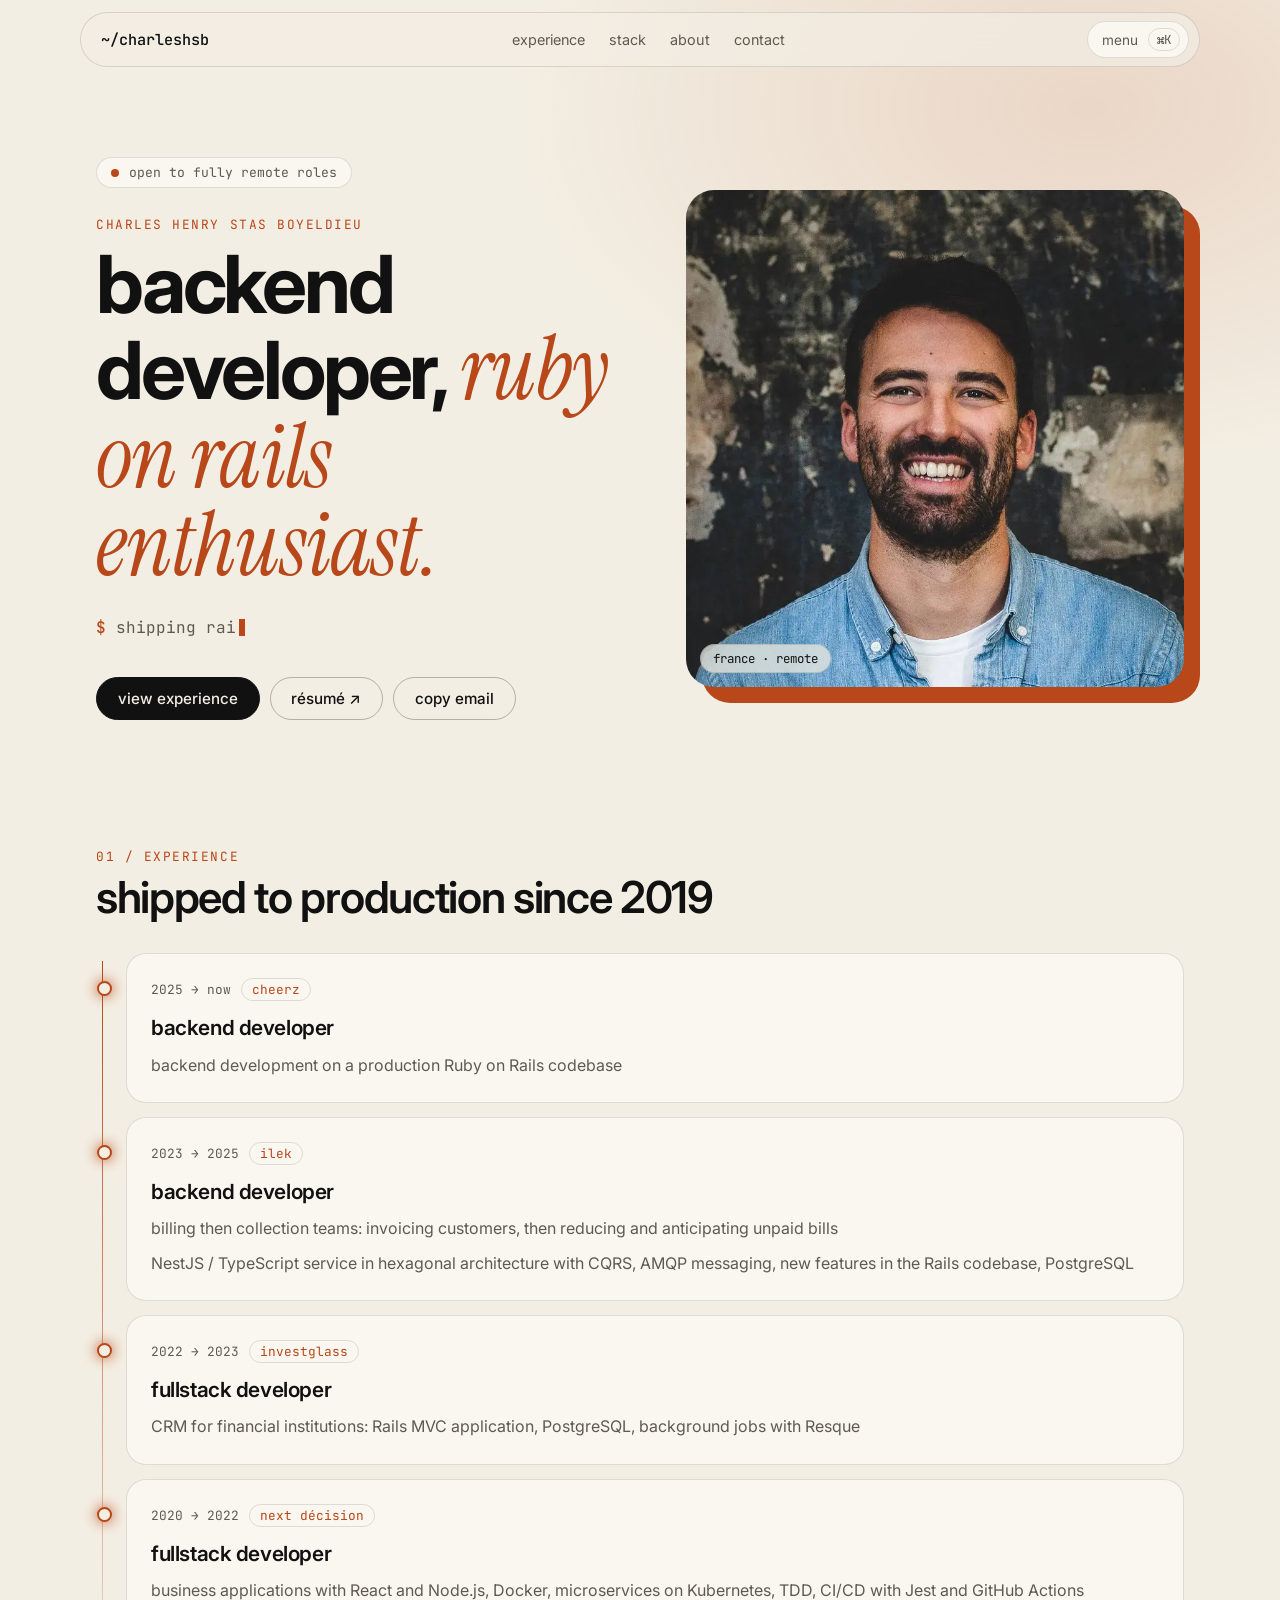
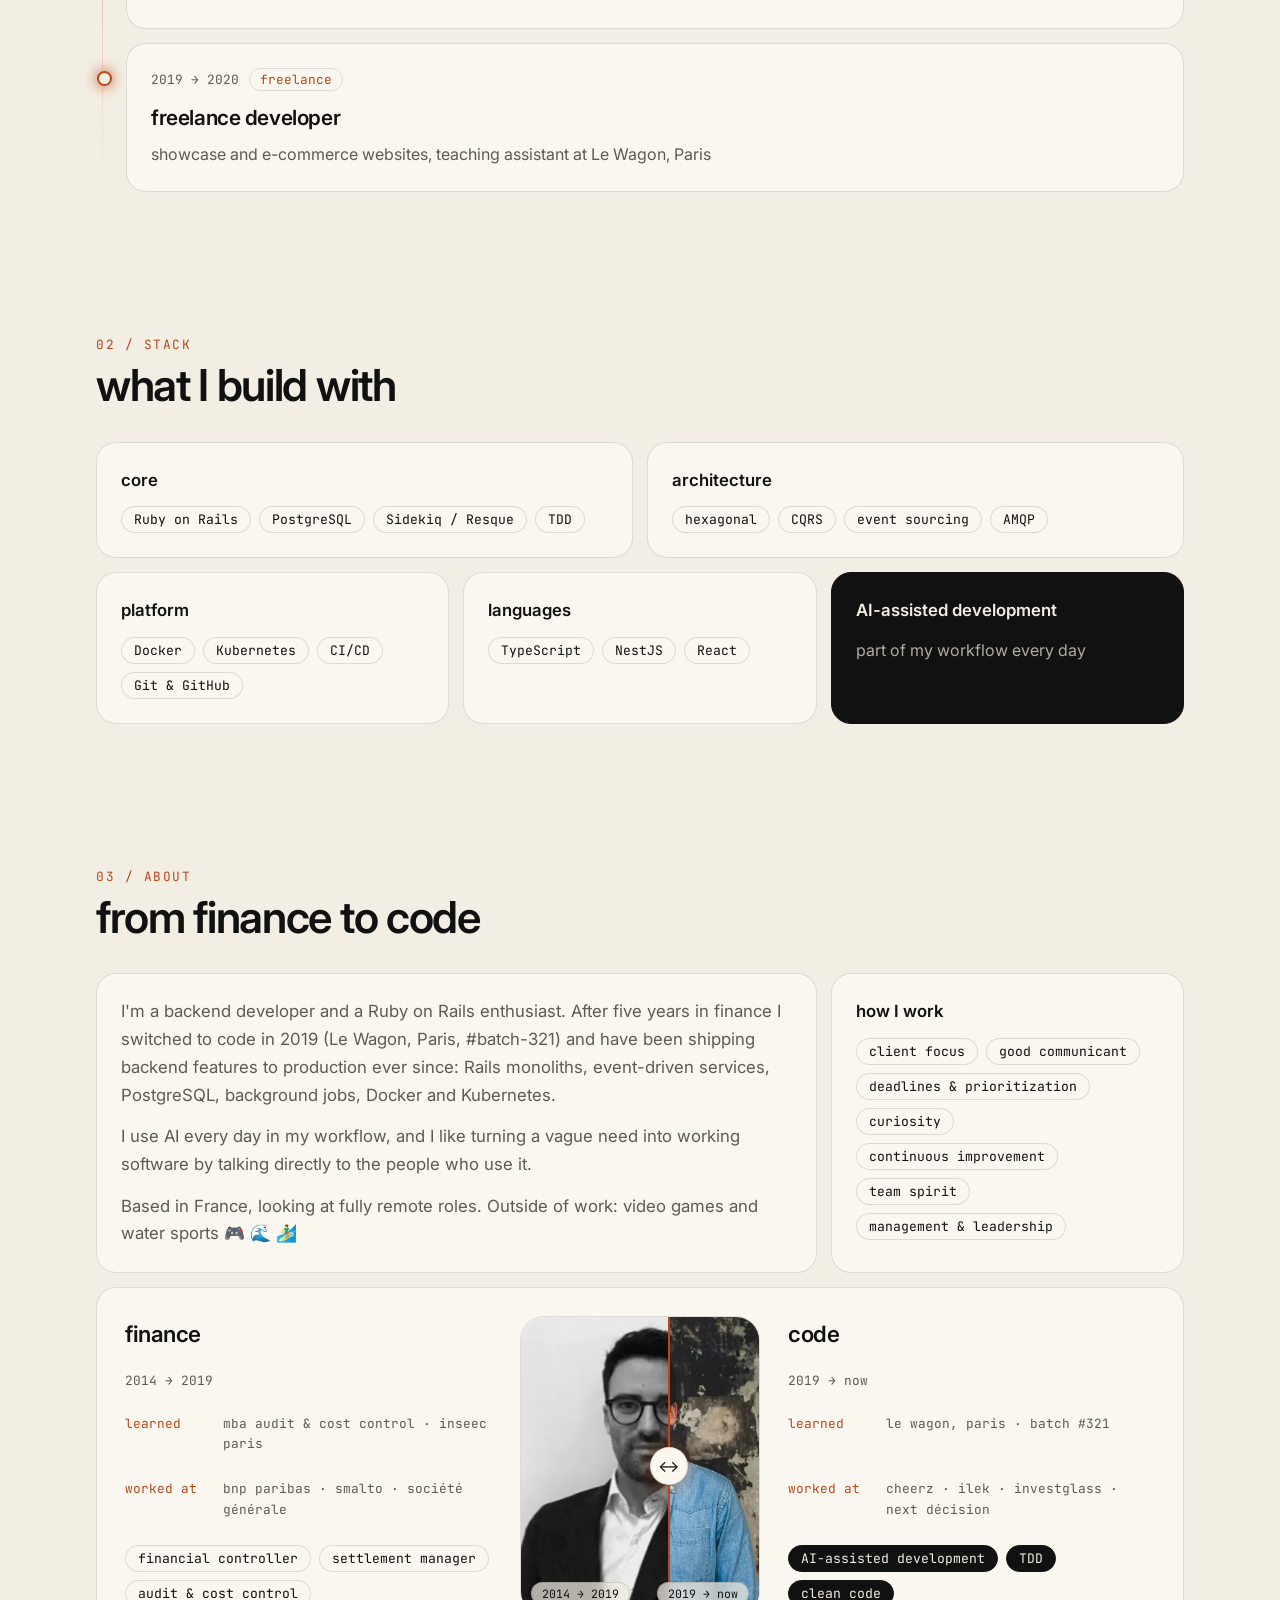
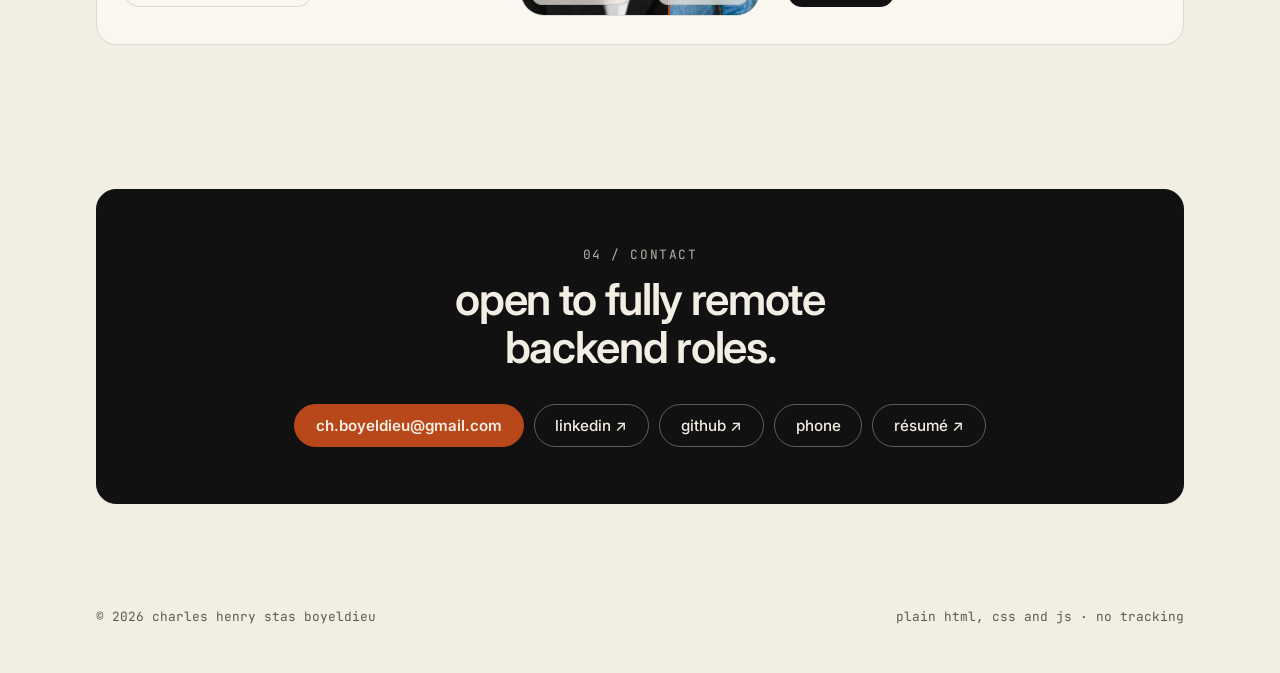
==== commit 84ec5f57: "feat(portfolio): use a single orange per theme, readable on its background The two oranges are merge" ====
--- a/index.html
+++ b/index.html
@@ -14,7 +14,7 @@
     <link rel="preconnect" href="https://fonts.googleapis.com">
     <link rel="preconnect" href="https://fonts.gstatic.com" crossorigin>
     <link rel="stylesheet" href="https://fonts.googleapis.com/css2?family=Inter:wght@400;500;600;700&family=Instrument+Serif:ital@1&family=JetBrains+Mono:wght@400;500&display=swap">
-    <link rel="stylesheet" href="css/style.css?v=5">
+    <link rel="stylesheet" href="css/style.css?v=6">
     <script>document.documentElement.classList.add('js')</script>
   </head>
   <body>
--- a/css/style.css
+++ b/css/style.css
@@ -4,7 +4,6 @@
   initial-value: 0deg;
 }
 
-/* palette: cream, ink black, burnt orange. --a2 fills, --a1 is the darker orange used for small text (contrast) */
 :root {
   color-scheme: light;
   --bg: #f3eee3;
@@ -13,9 +12,9 @@
   --muted: #5f5a50;
   --line: rgba(17, 17, 17, 0.12);
   --card: #faf7f0;
-  --a1: #b8450f;
-  --a2: #d9541e;
-  --a3: #d9541e;
+  --a1: #b84719;
+  --a2: #b84719;
+  --a3: #b84719;
   --radius: 20px;
   --sans: 'Inter', system-ui, -apple-system, 'Segoe UI', sans-serif;
   --serif: 'Instrument Serif', Georgia, 'Times New Roman', serif;
@@ -31,9 +30,9 @@
     --muted: #a39d90;
     --line: rgba(243, 238, 227, 0.14);
     --card: #1a1a18;
-    --a1: #f0875a;
-    --a2: #d9541e;
-    --a3: #d9541e;
+    --a1: #e0571f;
+    --a2: #e0571f;
+    --a3: #e0571f;
   }
 }
 
@@ -78,8 +77,6 @@
   outline-offset: 3px;
 }
 
-/* background: slow aurora and a faded grid, both decorative */
-
 .aurora {
   position: fixed;
   inset: 0;
@@ -88,15 +85,12 @@
   pointer-events: none;
 }
 
-/* one soft warm glow, no grid and no motion: calmer and cheaper than the aurora */
 .aurora::before {
   content: "";
   position: absolute;
   inset: 0;
   background: radial-gradient(45% 40% at 85% 12%, color-mix(in srgb, var(--a2) 14%, transparent), transparent);
 }
-
-/* nav */
 
 .nav {
   position: sticky;
@@ -163,8 +157,6 @@
   font: 0.78rem var(--mono);
 }
 
-/* hero */
-
 .hero {
   display: grid;
   grid-template-columns: 1.05fr 0.95fr;
@@ -173,7 +165,7 @@
   max-width: 1120px;
   margin: 0 auto;
   padding: clamp(40px, 10vh, 104px) 16px 56px;
-  overflow-x: clip; /* the portrait glow would otherwise widen the page */
+  overflow-x: clip;
 }
 
 .status {
@@ -217,7 +209,6 @@
   letter-spacing: -0.04em;
 }
 
-/* the accent phrase: italic serif in the dark orange, set against the bold sans */
 .grad {
   color: var(--a1);
   font: italic 400 1.1em/1 var(--serif);
@@ -286,7 +277,7 @@
 .btn.primary:hover {
   border-color: var(--a2);
   background: var(--a2);
-  color: #111111;
+  color: var(--bg);
 }
 
 .portrait {
@@ -296,7 +287,6 @@
   border-radius: 28px;
 }
 
-/* an offset block of burnt orange behind the photo */
 .portrait::before {
   content: "";
   position: absolute;
@@ -326,8 +316,6 @@
   font: 0.78rem var(--mono);
 }
 
-/* sections */
-
 .section {
   max-width: 1120px;
   margin: 0 auto;
@@ -357,8 +345,6 @@
   translate: 0 0;
 }
 
-/* cards with a cursor-following spotlight */
-
 .card {
   position: relative;
   overflow: hidden;
@@ -400,8 +386,6 @@
 .card p + p {
   margin-top: 8px;
 }
-
-/* experience as a log */
 
 .log {
   position: relative;
@@ -463,8 +447,6 @@
   letter-spacing: -0.02em;
 }
 
-/* bento grids */
-
 .bento {
   display: grid;
   grid-template-columns: repeat(6, 1fr);
@@ -509,9 +491,6 @@
   margin-top: 14px;
 }
 
-/* from finance to code: two mirrored sides around a before/after slider */
-
-/* both sides are subgrids of the same five rows, so title, dates, learned, worked at and chips sit on the same lines */
 .shift {
   display: grid;
   grid-template-columns: minmax(0, 1fr) 240px minmax(0, 1fr);
@@ -661,8 +640,6 @@
 .tag-then { left: 10px; }
 .tag-now { right: 10px; }
 
-/* contact */
-
 .cta {
   padding: clamp(28px, 6vw, 56px);
   border-color: var(--fg);
@@ -672,7 +649,7 @@
 }
 
 .cta .eyebrow {
-  color: #f0875a;
+  color: color-mix(in srgb, var(--bg) 72%, transparent);
 }
 
 .cta .btn {
@@ -687,15 +664,8 @@
 .cta .btn.primary {
   border-color: var(--a2);
   background: var(--a2);
-  color: #111111;
+  color: var(--bg);
   font-weight: 600;
-}
-
-/* in dark mode the contact block is cream, so the eyebrow needs the dark orange */
-@media (prefers-color-scheme: dark) {
-  .cta .eyebrow {
-    color: #b8450f;
-  }
 }
 
 .cta h2 {
@@ -719,8 +689,6 @@
   font: 0.8rem var(--mono);
 }
 
-/* command menu */
-
 dialog {
   width: min(560px, 92vw);
   margin: 14vh auto auto;
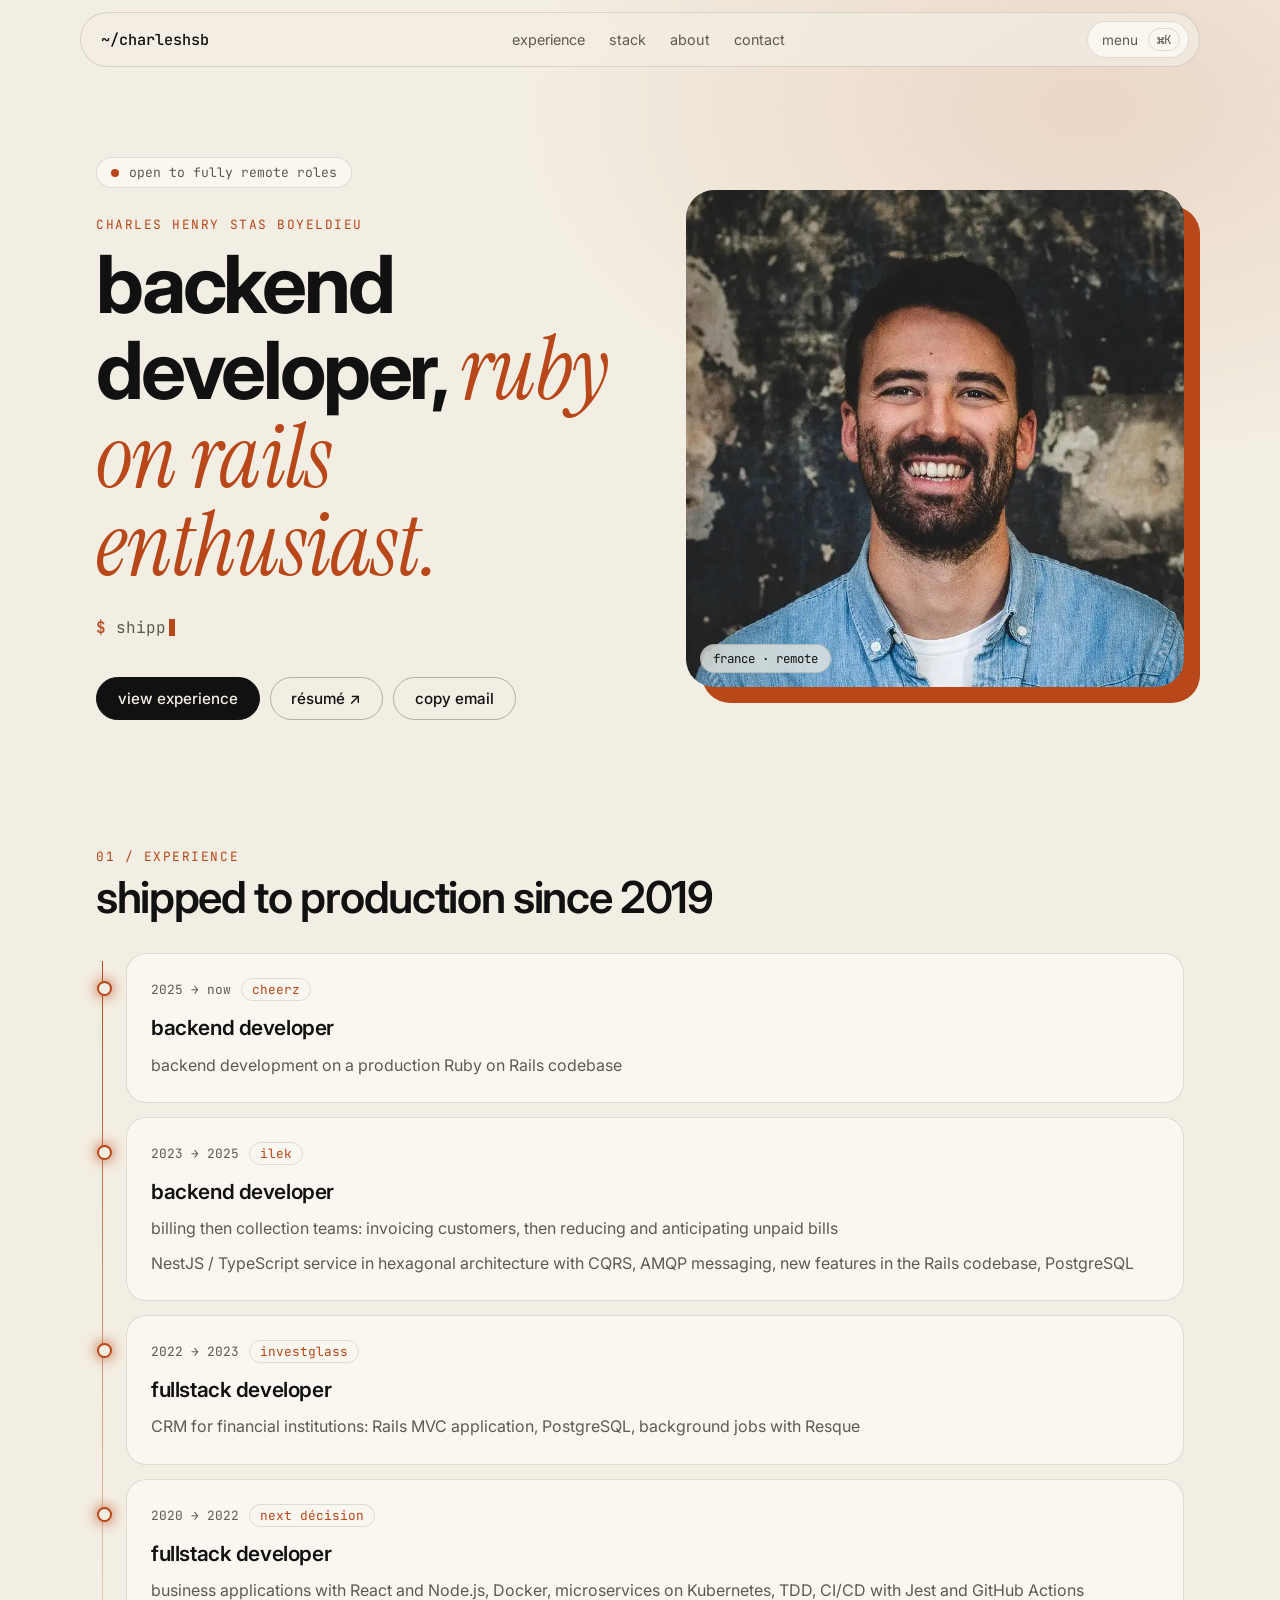
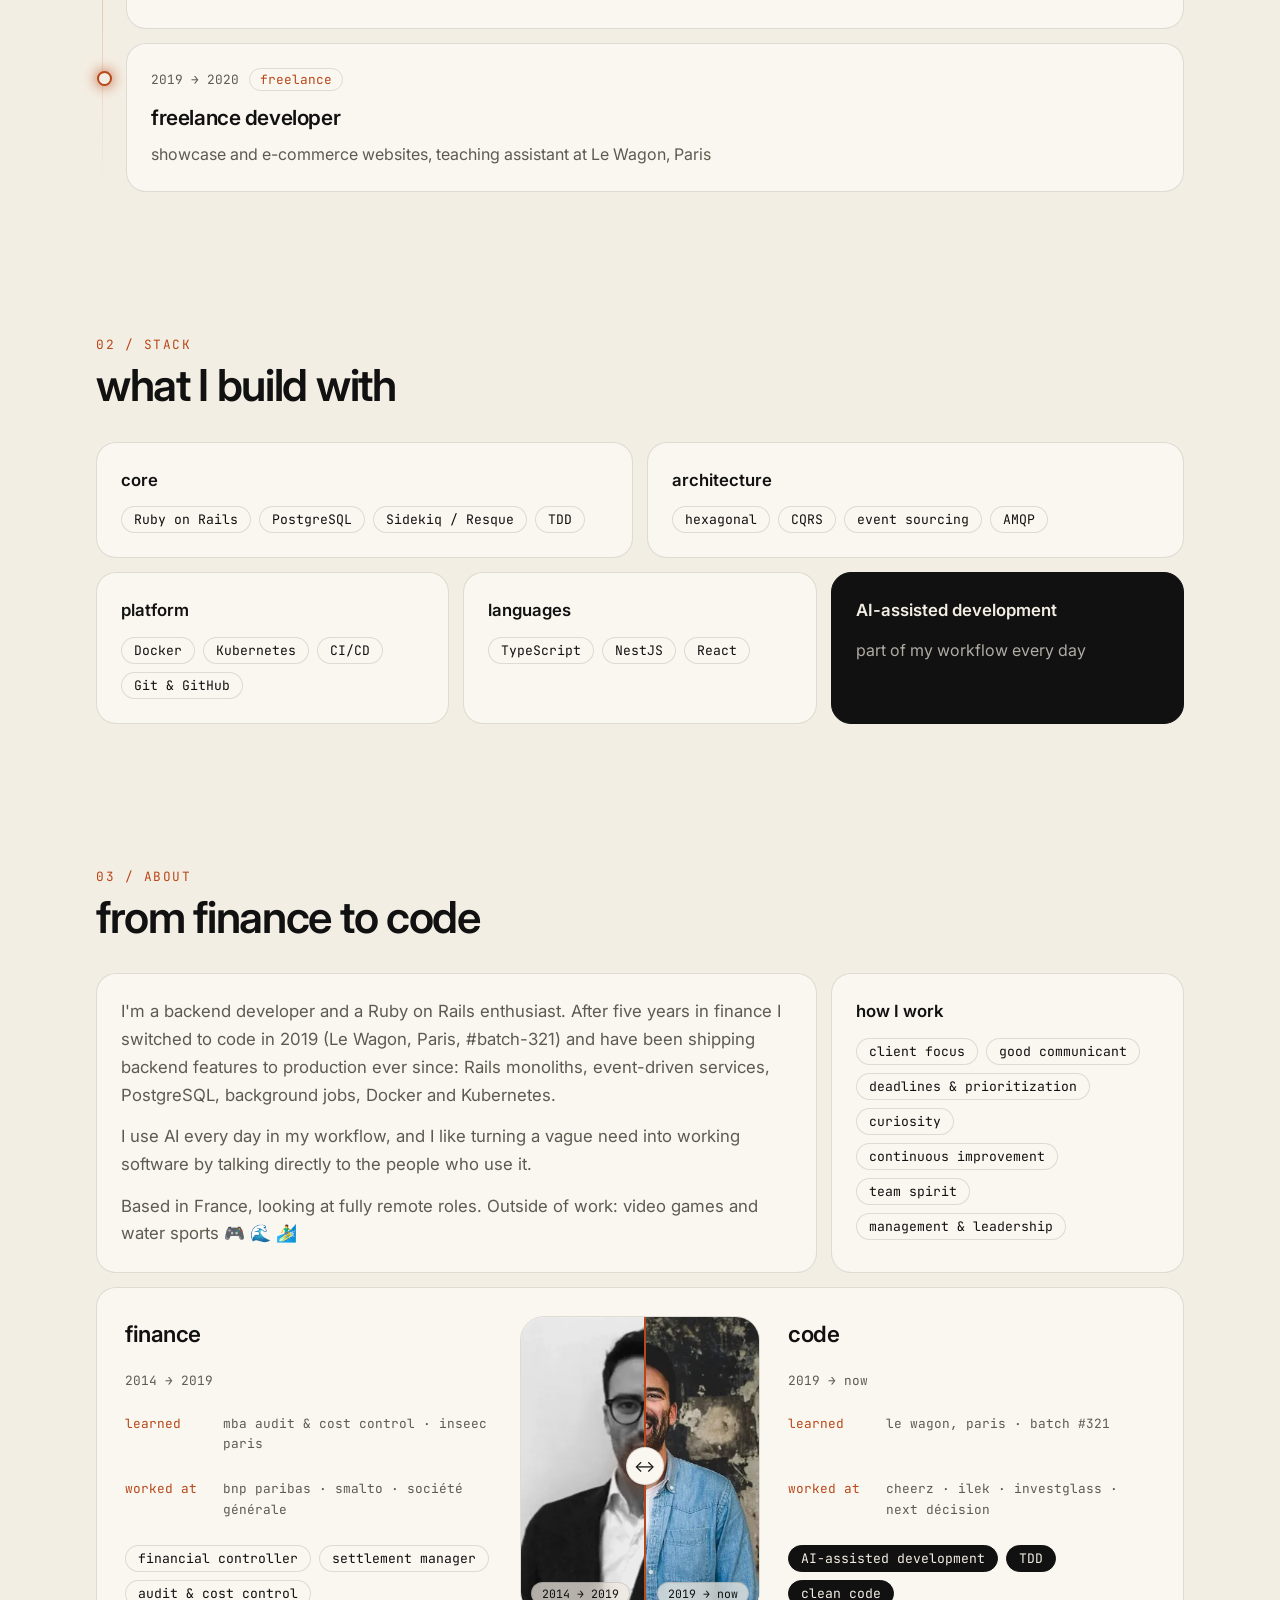
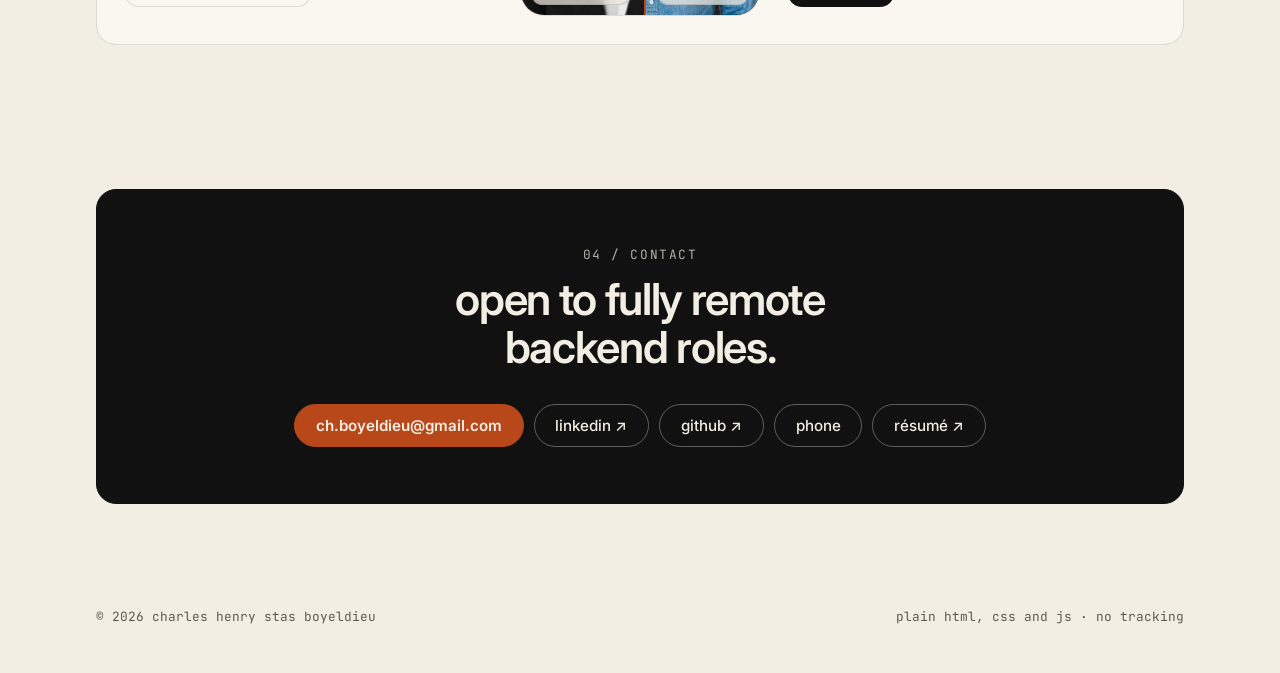
==== commit bd8f9c9f: "fix(portfolio): keep the portrait orange block inside the phone screen On narrow screens the offset " ====
--- a/index.html
+++ b/index.html
@@ -14,7 +14,7 @@
     <link rel="preconnect" href="https://fonts.googleapis.com">
     <link rel="preconnect" href="https://fonts.gstatic.com" crossorigin>
     <link rel="stylesheet" href="https://fonts.googleapis.com/css2?family=Inter:wght@400;500;600;700&family=Instrument+Serif:ital@1&family=JetBrains+Mono:wght@400;500&display=swap">
-    <link rel="stylesheet" href="css/style.css?v=6">
+    <link rel="stylesheet" href="css/style.css?v=7">
     <script>document.documentElement.classList.add('js')</script>
   </head>
   <body>
--- a/css/style.css
+++ b/css/style.css
@@ -764,7 +764,8 @@
   }
 
   .portrait {
-    max-width: 380px;
+    width: calc(100% - 16px);
+    max-width: 364px;
   }
 
   .nav nav {
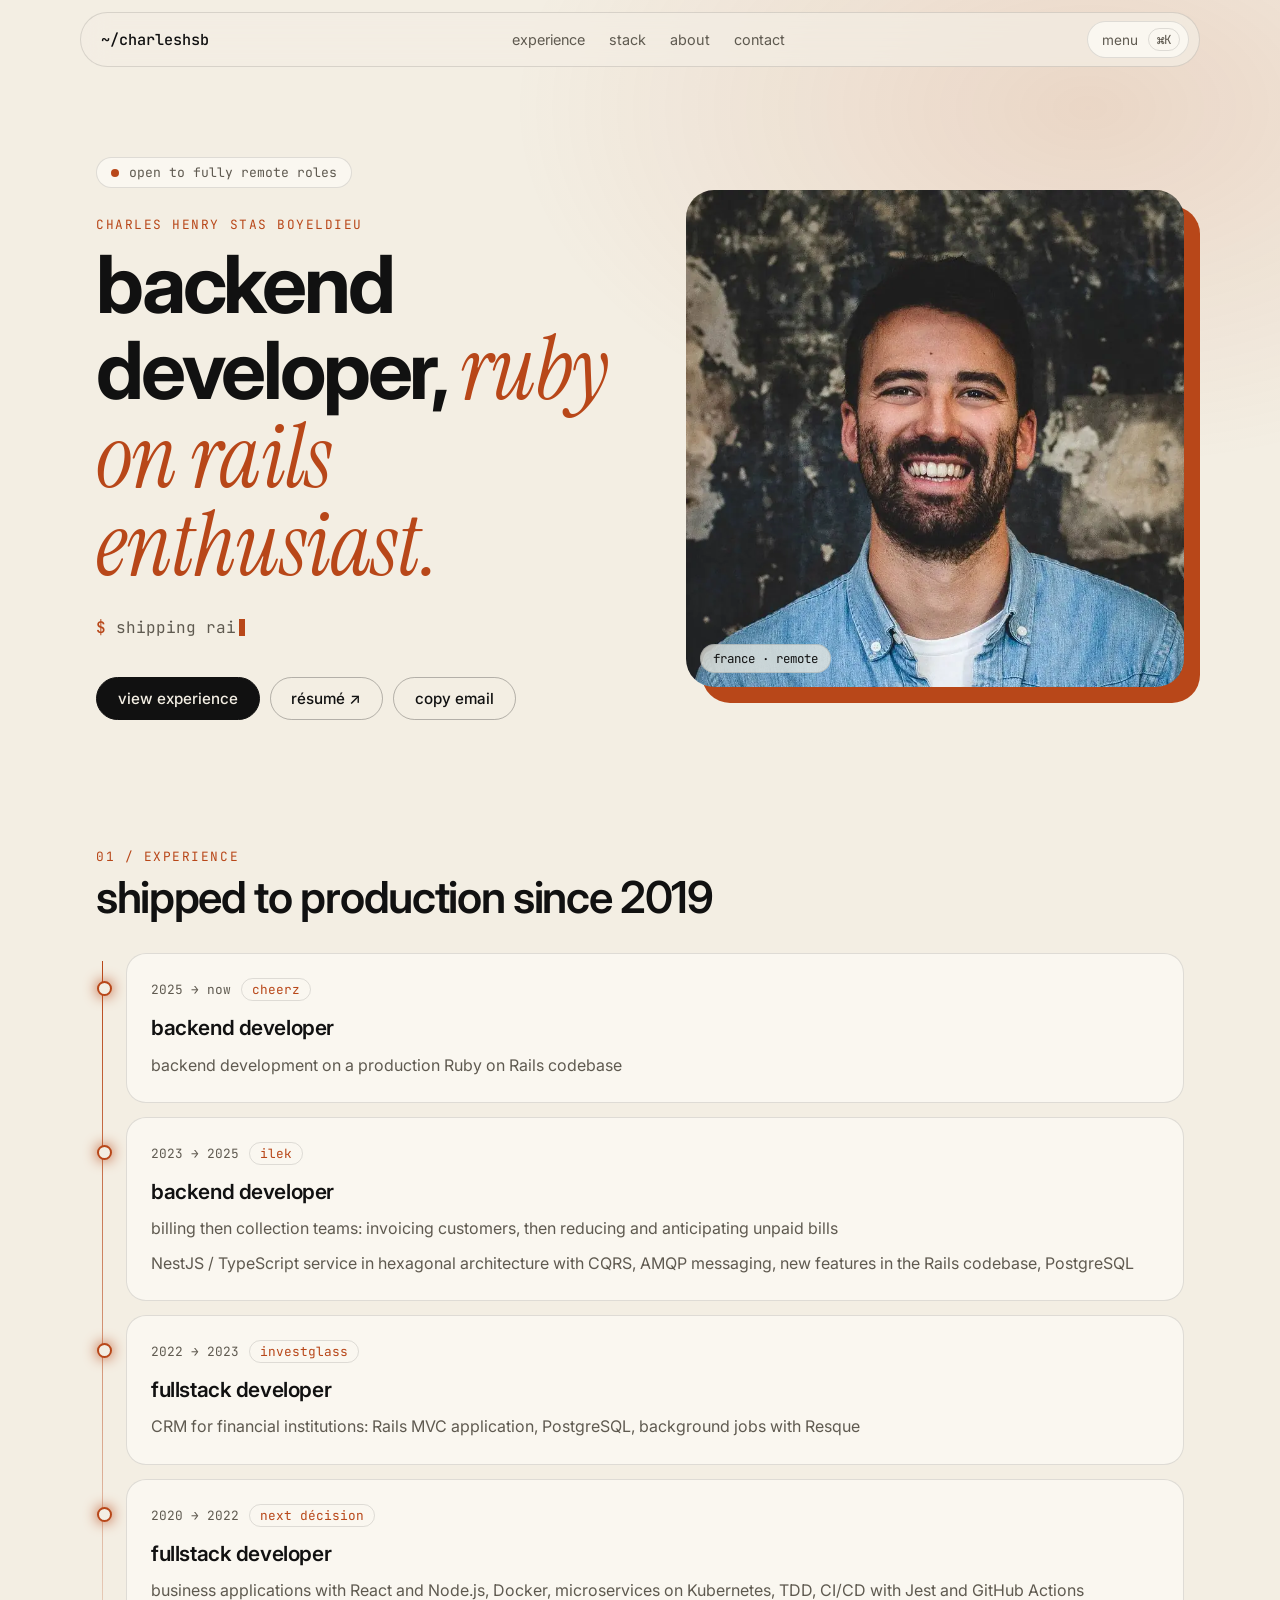
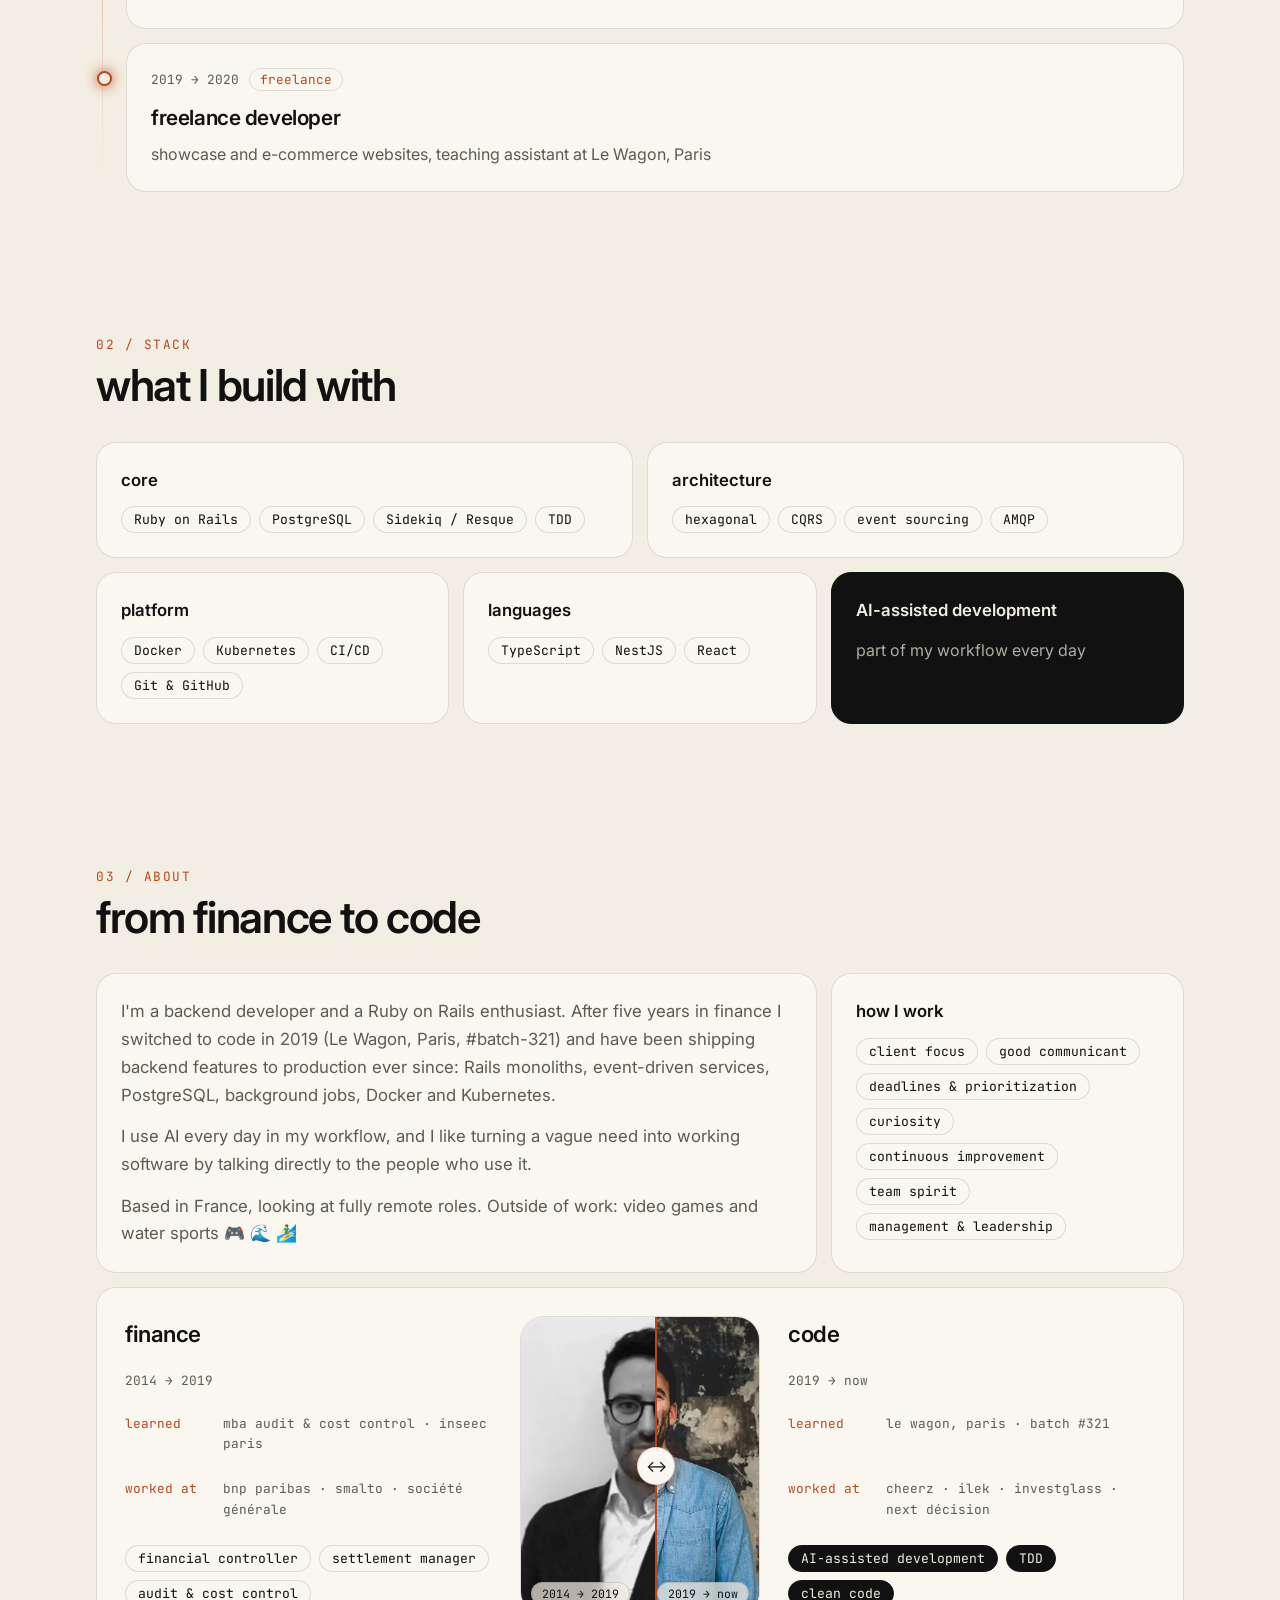
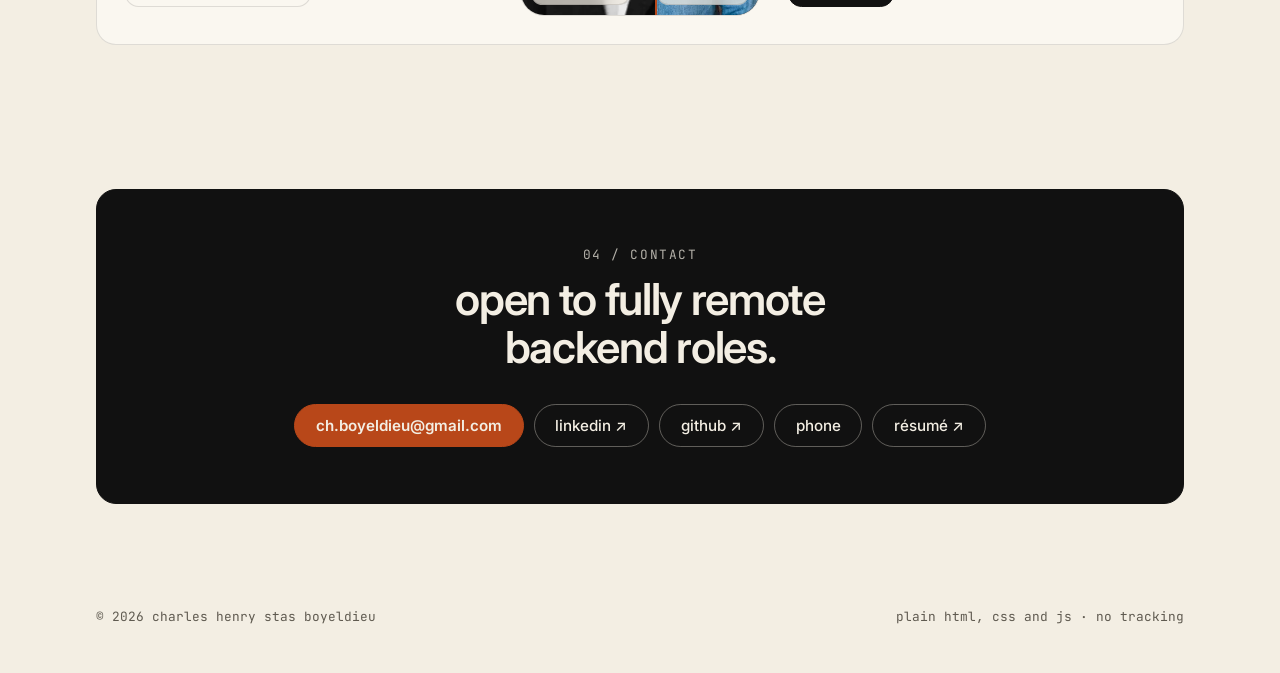
==== commit 3f13a0bd: "feat(portfolio): wire the resume buttons to the French and English PDFs The previous commit only rem" ====
--- a/index.html
+++ b/index.html
@@ -42,7 +42,7 @@
           <p class="prompt"><b>$</b> <span id="typed">shipping rails in production</span><span class="cursor"></span></p>
           <div class="actions">
             <a class="btn primary" href="#experience">view experience</a>
-            <a class="btn" href="images/cv/cv.pdf" target="_blank" rel="noopener">résumé ↗</a>
+            <a class="btn" href="images/cv/resume-stasboyeldieu.pdf" data-resume target="_blank" rel="noopener">résumé ↗</a>
             <button class="btn" type="button" data-copy-email>copy email</button>
           </div>
         </div>
@@ -171,7 +171,7 @@
             <a class="btn" href="https://www.linkedin.com/in/charleshenry-stasboyeldieu/" target="_blank" rel="noopener">linkedin ↗</a>
             <a class="btn" href="https://github.com/charleshsb" target="_blank" rel="noopener">github ↗</a>
             <a class="btn" href="tel:+33659874451">phone</a>
-            <a class="btn" href="images/cv/cv.pdf" target="_blank" rel="noopener">résumé ↗</a>
+            <a class="btn" href="images/cv/resume-stasboyeldieu.pdf" data-resume target="_blank" rel="noopener">résumé ↗</a>
           </div>
         </div>
       </section>
@@ -188,6 +188,6 @@
     </dialog>
     <div id="toast" role="status" aria-live="polite"></div>
 
-    <script src="js/script.js?v=2"></script>
+    <script src="js/script.js?v=3"></script>
   </body>
 </html>
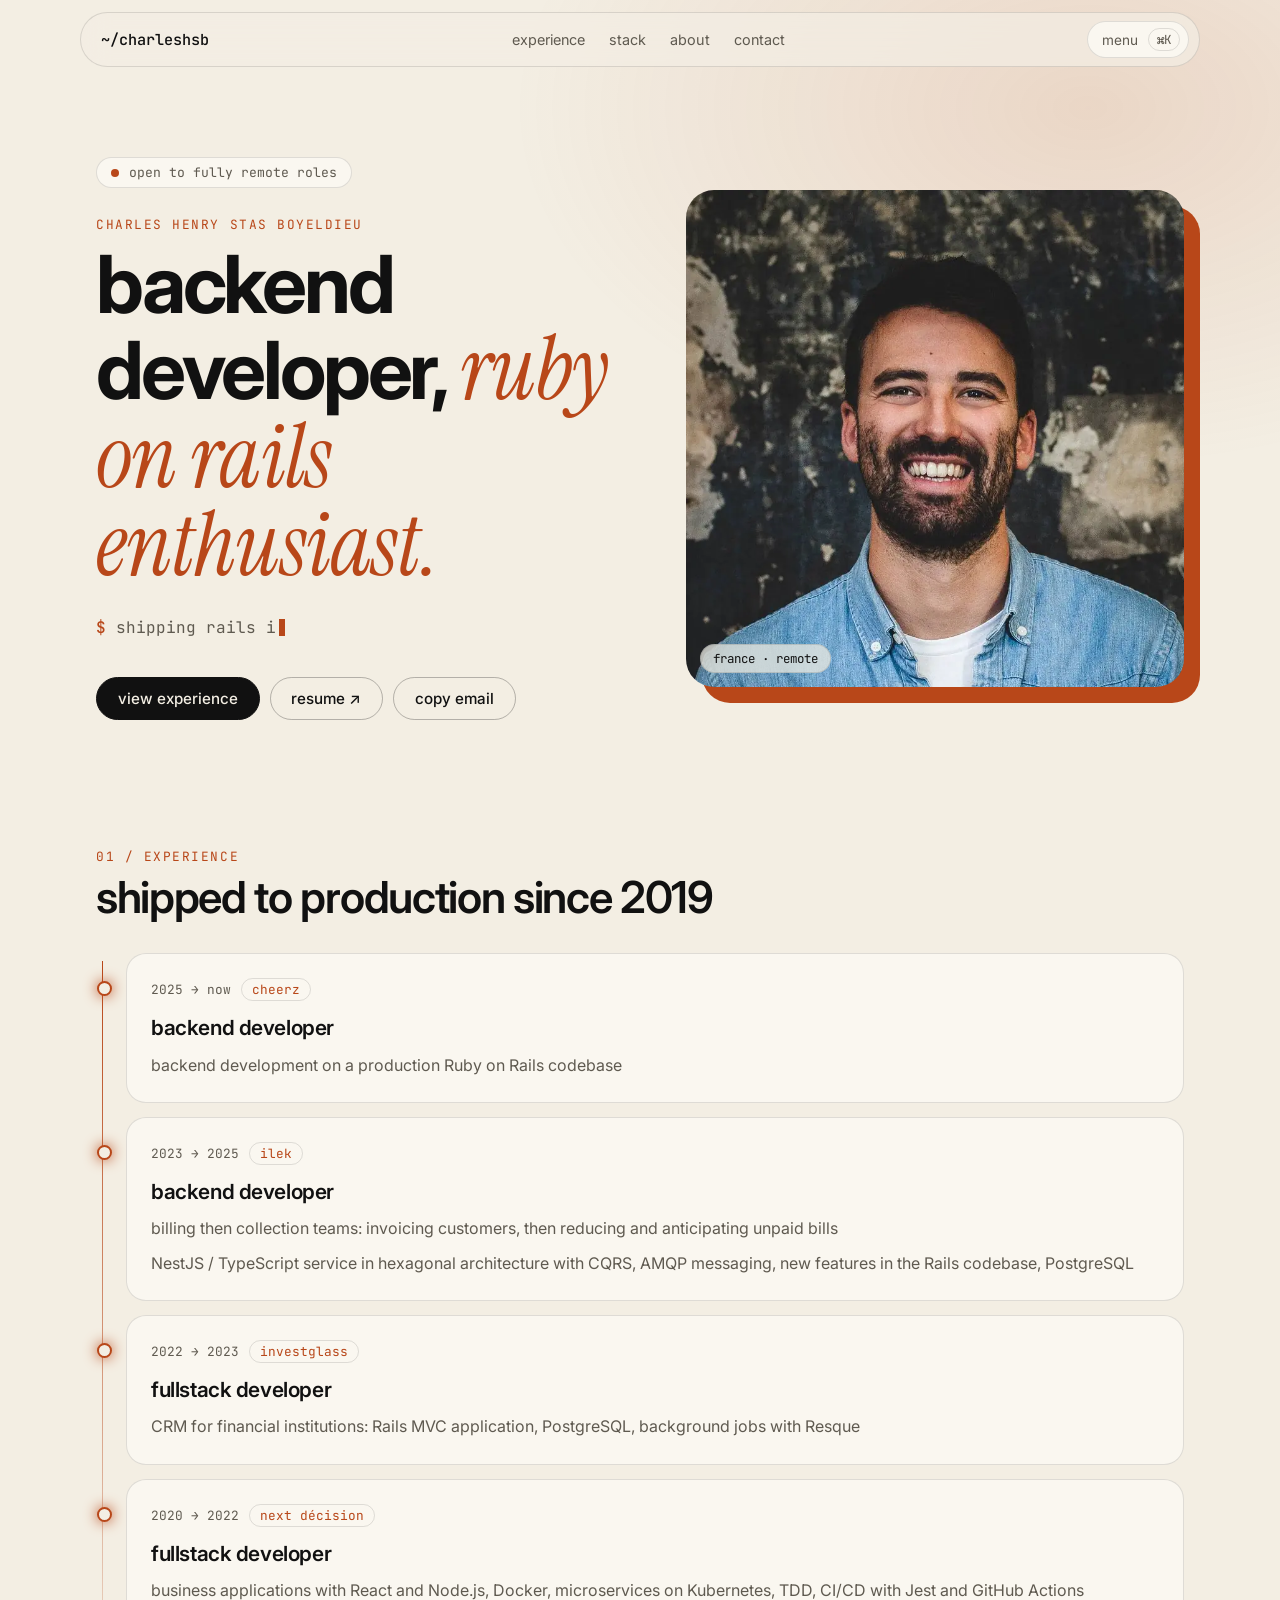
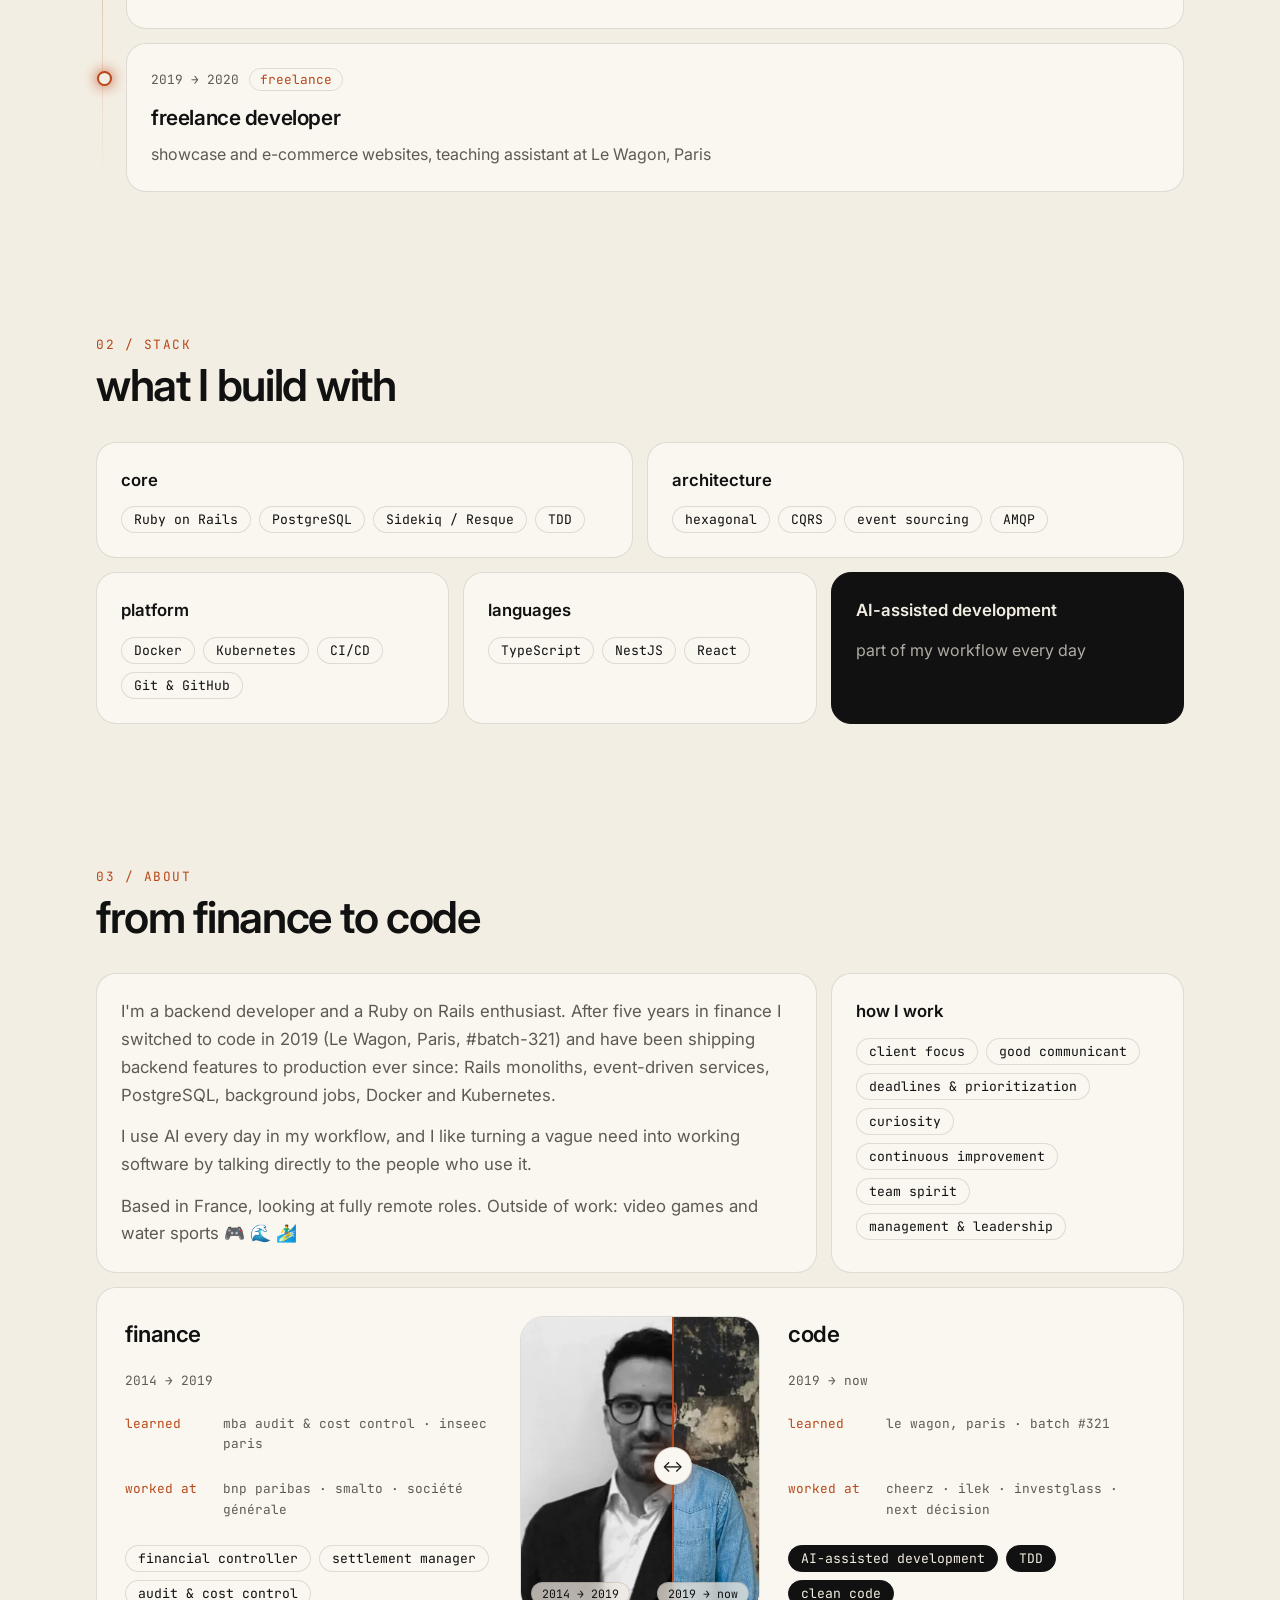
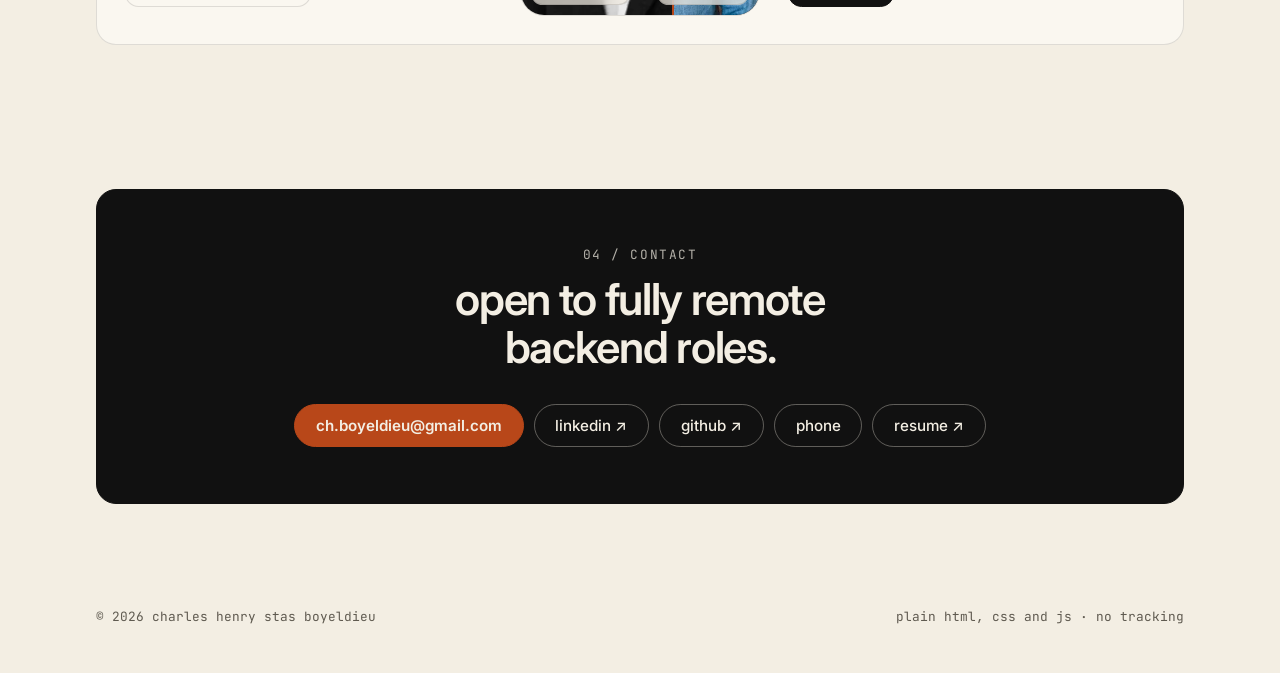
==== commit 35a0ee99: "fix(portfolio): spell resume without accents in the English UI Co-Authored-By: Claude Sonnet 5.5 <no" ====
--- a/index.html
+++ b/index.html
@@ -42,7 +42,7 @@
           <p class="prompt"><b>$</b> <span id="typed">shipping rails in production</span><span class="cursor"></span></p>
           <div class="actions">
             <a class="btn primary" href="#experience">view experience</a>
-            <a class="btn" href="images/cv/resume-stasboyeldieu.pdf" data-resume target="_blank" rel="noopener">résumé ↗</a>
+            <a class="btn" href="images/cv/resume-stasboyeldieu.pdf" data-resume target="_blank" rel="noopener">resume ↗</a>
             <button class="btn" type="button" data-copy-email>copy email</button>
           </div>
         </div>
@@ -171,7 +171,7 @@
             <a class="btn" href="https://www.linkedin.com/in/charleshenry-stasboyeldieu/" target="_blank" rel="noopener">linkedin ↗</a>
             <a class="btn" href="https://github.com/charleshsb" target="_blank" rel="noopener">github ↗</a>
             <a class="btn" href="tel:+33659874451">phone</a>
-            <a class="btn" href="images/cv/resume-stasboyeldieu.pdf" data-resume target="_blank" rel="noopener">résumé ↗</a>
+            <a class="btn" href="images/cv/resume-stasboyeldieu.pdf" data-resume target="_blank" rel="noopener">resume ↗</a>
           </div>
         </div>
       </section>
@@ -188,6 +188,6 @@
     </dialog>
     <div id="toast" role="status" aria-live="polite"></div>
 
-    <script src="js/script.js?v=3"></script>
+    <script src="js/script.js?v=4"></script>
   </body>
 </html>
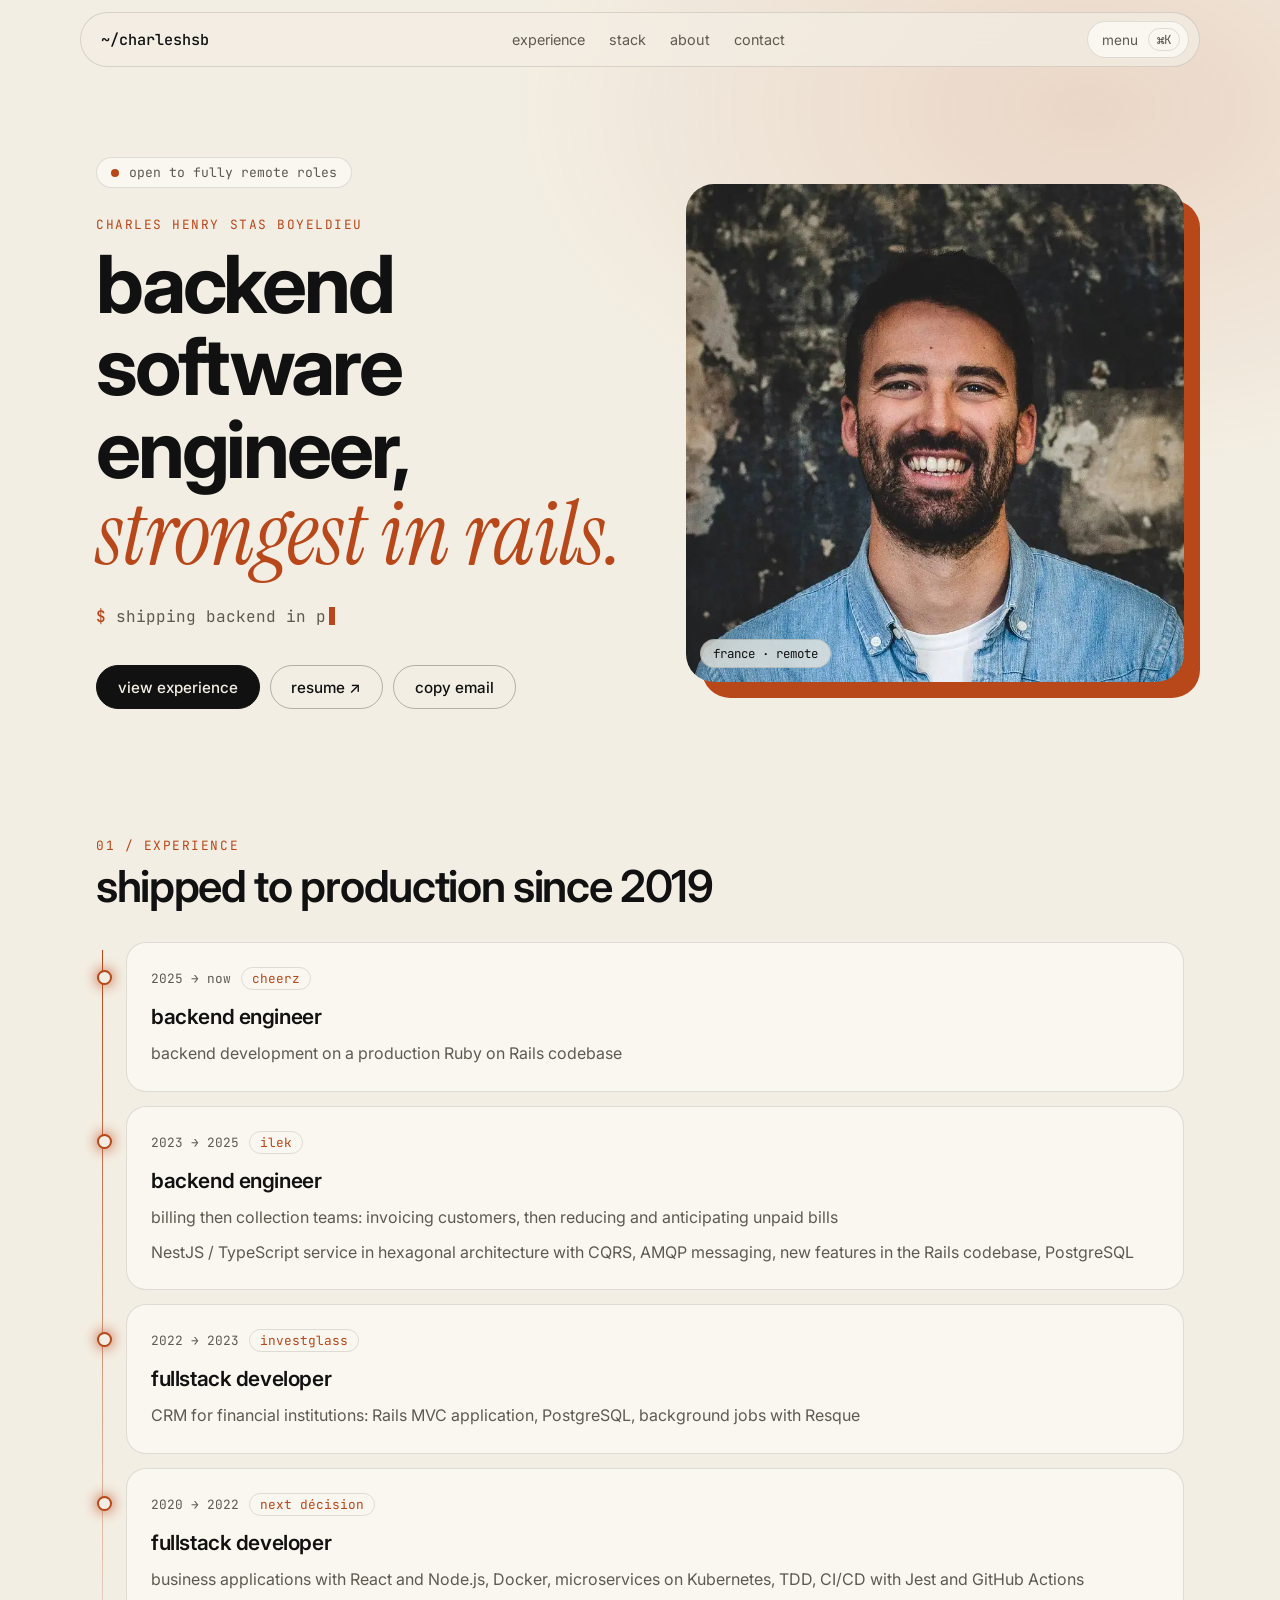
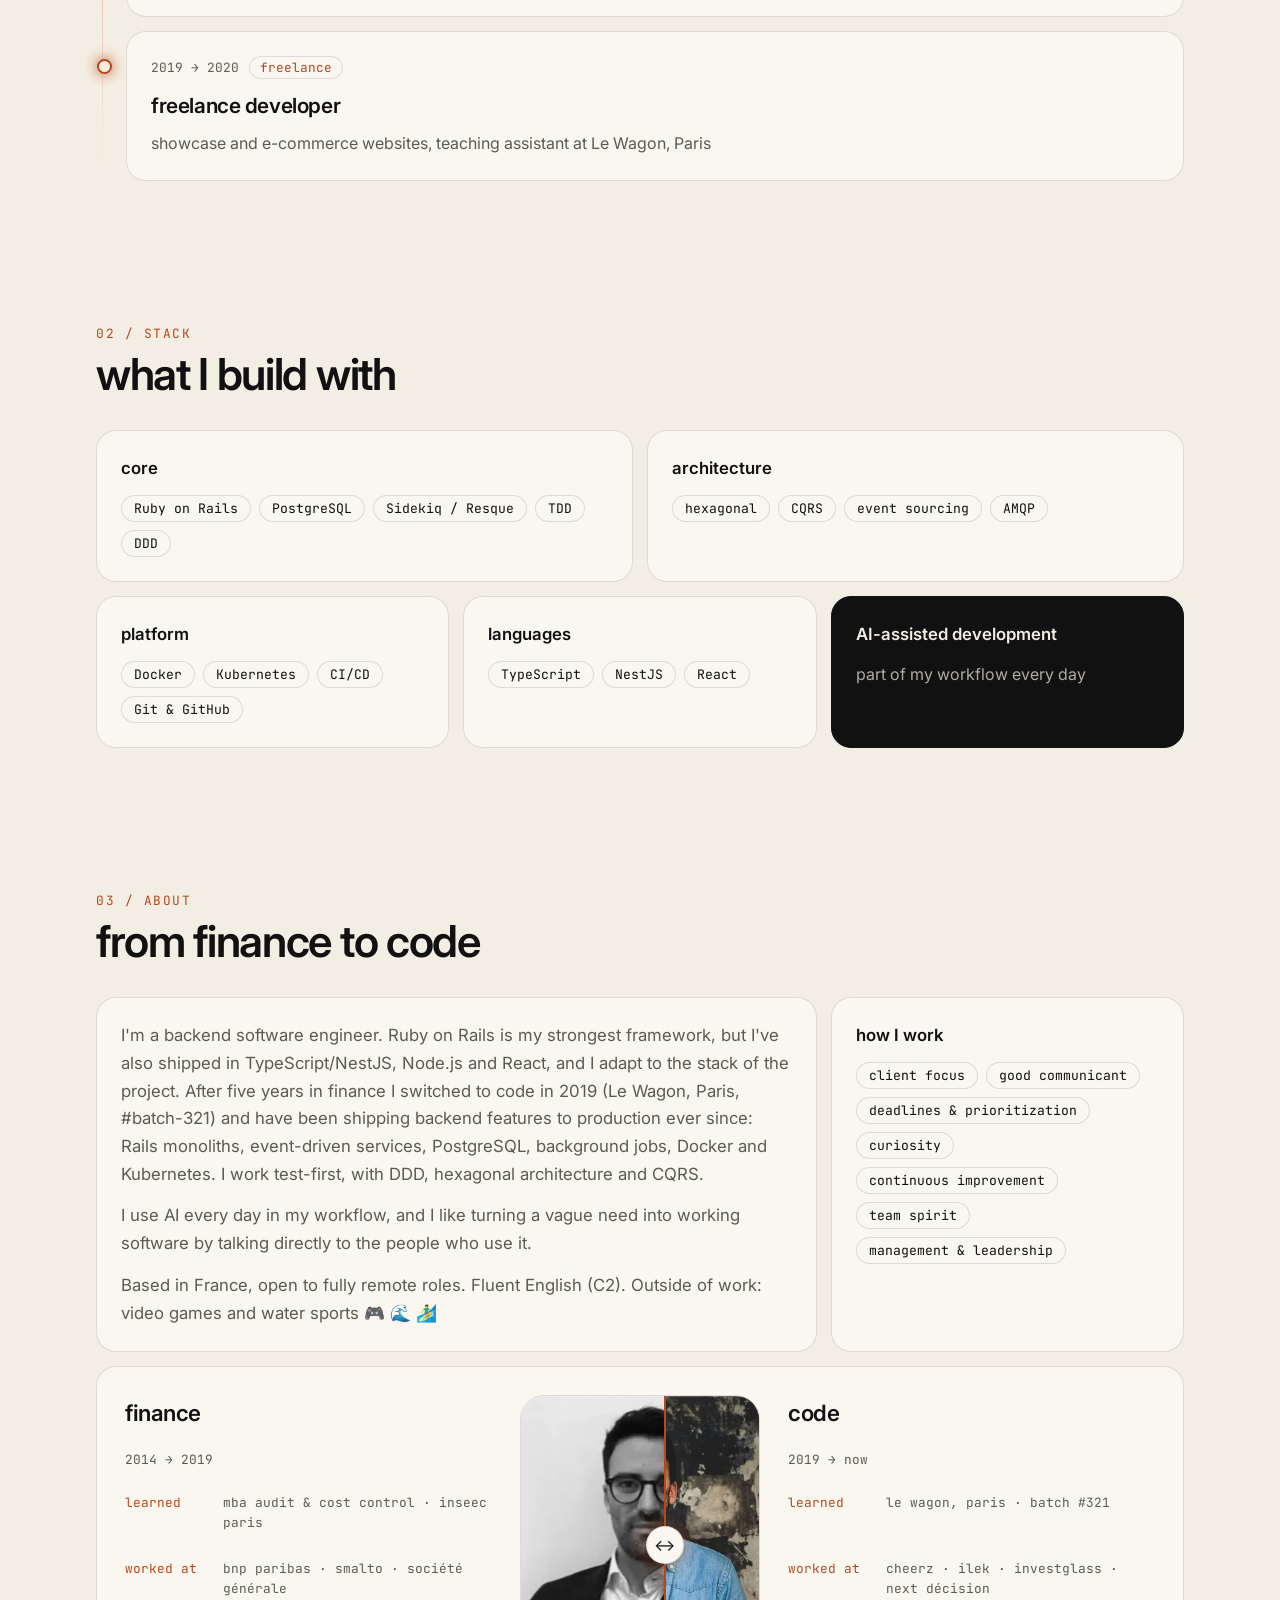
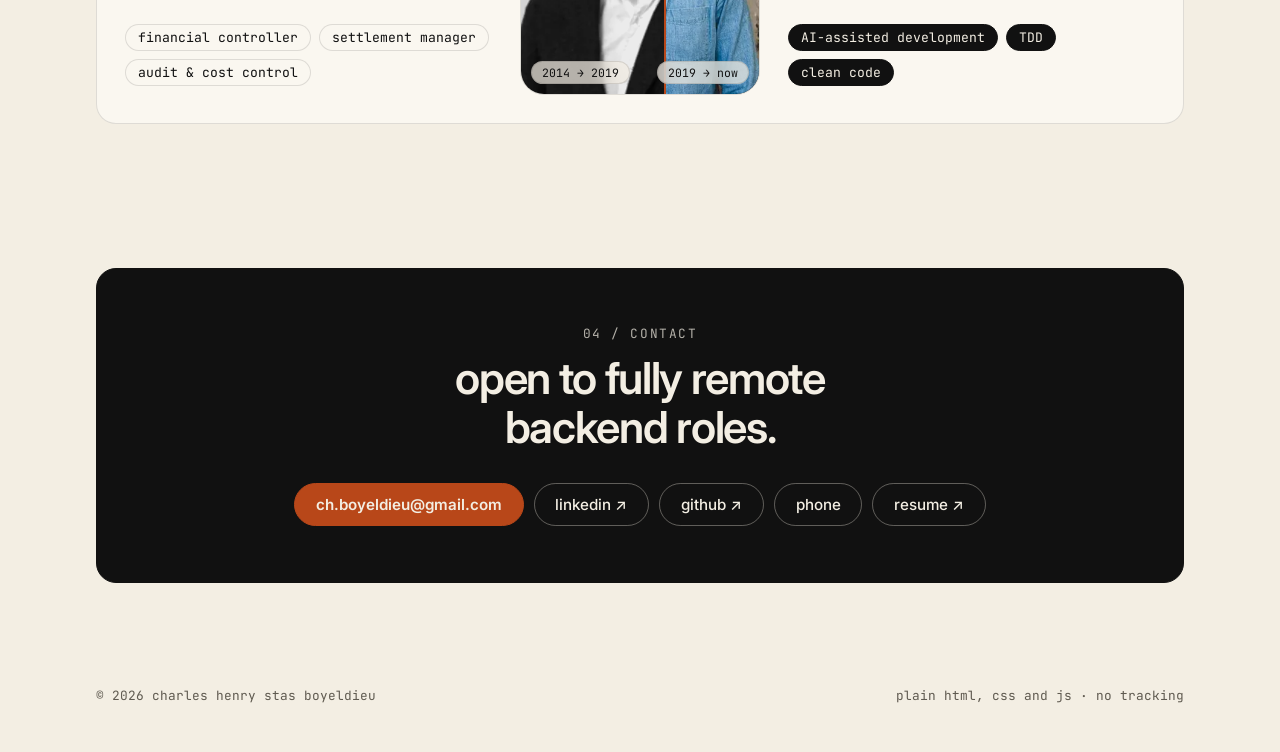
==== commit 22af3733: "feat(portfolio): position as backend software engineer, Rails as strongest framework Co-Authored-By:" ====
--- a/index.html
+++ b/index.html
@@ -3,8 +3,8 @@
   <head>
     <meta charset="UTF-8">
     <meta name="viewport" content="width=device-width, initial-scale=1">
-    <title>stas boyeldieu | backend developer</title>
-    <meta name="description" content="Backend developer specialized in Ruby on Rails, building with AI. Based in France, looking at fully remote roles.">
+    <title>stas boyeldieu | backend software engineer</title>
+    <meta name="description" content="Backend software engineer, strongest in Ruby on Rails, also TypeScript/NestJS. Builds with AI every day. Based in France, open to fully remote roles.">
     <meta name="theme-color" content="#f3eee3" media="(prefers-color-scheme: light)">
     <meta name="theme-color" content="#111111" media="(prefers-color-scheme: dark)">
     <link rel="icon" type="image/svg+xml" href="images/icon.svg?v=2">
@@ -38,8 +38,8 @@
         <div class="hero-text">
           <p class="status"><span class="dot"></span>open to fully remote roles</p>
           <p class="eyebrow">charles henry stas boyeldieu</p>
-          <h1>backend developer, <span class="grad">ruby on rails enthusiast.</span></h1>
-          <p class="prompt"><b>$</b> <span id="typed">shipping rails in production</span><span class="cursor"></span></p>
+          <h1>backend software engineer, <span class="grad">strongest in rails.</span></h1>
+          <p class="prompt"><b>$</b> <span id="typed">shipping backend in production</span><span class="cursor"></span></p>
           <div class="actions">
             <a class="btn primary" href="#experience">view experience</a>
             <a class="btn" href="images/cv/resume-stasboyeldieu.pdf" data-resume target="_blank" rel="noopener">resume ↗</a>
@@ -59,14 +59,14 @@
           <article class="entry reveal">
             <div class="card">
               <div class="meta"><span class="date">2025 → now</span><span class="co">cheerz</span></div>
-              <h3>backend developer</h3>
+              <h3>backend engineer</h3>
               <p>backend development on a production Ruby on Rails codebase</p>
             </div>
           </article>
           <article class="entry reveal">
             <div class="card">
               <div class="meta"><span class="date">2023 → 2025</span><span class="co">ilek</span></div>
-              <h3>backend developer</h3>
+              <h3>backend engineer</h3>
               <p>billing then collection teams: invoicing customers, then reducing and anticipating unpaid bills</p>
               <p>NestJS / TypeScript service in hexagonal architecture with CQRS, AMQP messaging, new features in the Rails codebase, PostgreSQL</p>
             </div>
@@ -101,7 +101,7 @@
         <div class="bento">
           <div class="card span-3 reveal">
             <h3>core</h3>
-            <div class="chips"><span>Ruby on Rails</span><span>PostgreSQL</span><span>Sidekiq / Resque</span><span>TDD</span></div>
+            <div class="chips"><span>Ruby on Rails</span><span>PostgreSQL</span><span>Sidekiq / Resque</span><span>TDD</span><span>DDD</span></div>
           </div>
           <div class="card span-3 reveal">
             <h3>architecture</h3>
@@ -127,9 +127,9 @@
         <h2>from finance to code</h2>
         <div class="bento">
           <div class="card span-4 reveal">
-            <p class="lead">I'm a backend developer and a Ruby on Rails enthusiast. After five years in finance I switched to code in 2019 (Le Wagon, Paris, #batch-321) and have been shipping backend features to production ever since: Rails monoliths, event-driven services, PostgreSQL, background jobs, Docker and Kubernetes.</p>
+            <p class="lead">I'm a backend software engineer. Ruby on Rails is my strongest framework, but I've also shipped in TypeScript/NestJS, Node.js and React, and I adapt to the stack of the project. After five years in finance I switched to code in 2019 (Le Wagon, Paris, #batch-321) and have been shipping backend features to production ever since: Rails monoliths, event-driven services, PostgreSQL, background jobs, Docker and Kubernetes. I work test-first, with DDD, hexagonal architecture and CQRS.</p>
             <p class="lead">I use AI every day in my workflow, and I like turning a vague need into working software by talking directly to the people who use it.</p>
-            <p class="lead">Based in France, looking at fully remote roles. Outside of work: video games and water sports 🎮 🌊 🏄‍♂️</p>
+            <p class="lead">Based in France, open to fully remote roles. Fluent English (C2). Outside of work: video games and water sports 🎮 🌊 🏄‍♂️</p>
           </div>
           <div class="card span-2 reveal">
             <h3>how I work</h3>
@@ -188,6 +188,6 @@
     </dialog>
     <div id="toast" role="status" aria-live="polite"></div>
 
-    <script src="js/script.js?v=4"></script>
+    <script src="js/script.js?v=5"></script>
   </body>
 </html>
